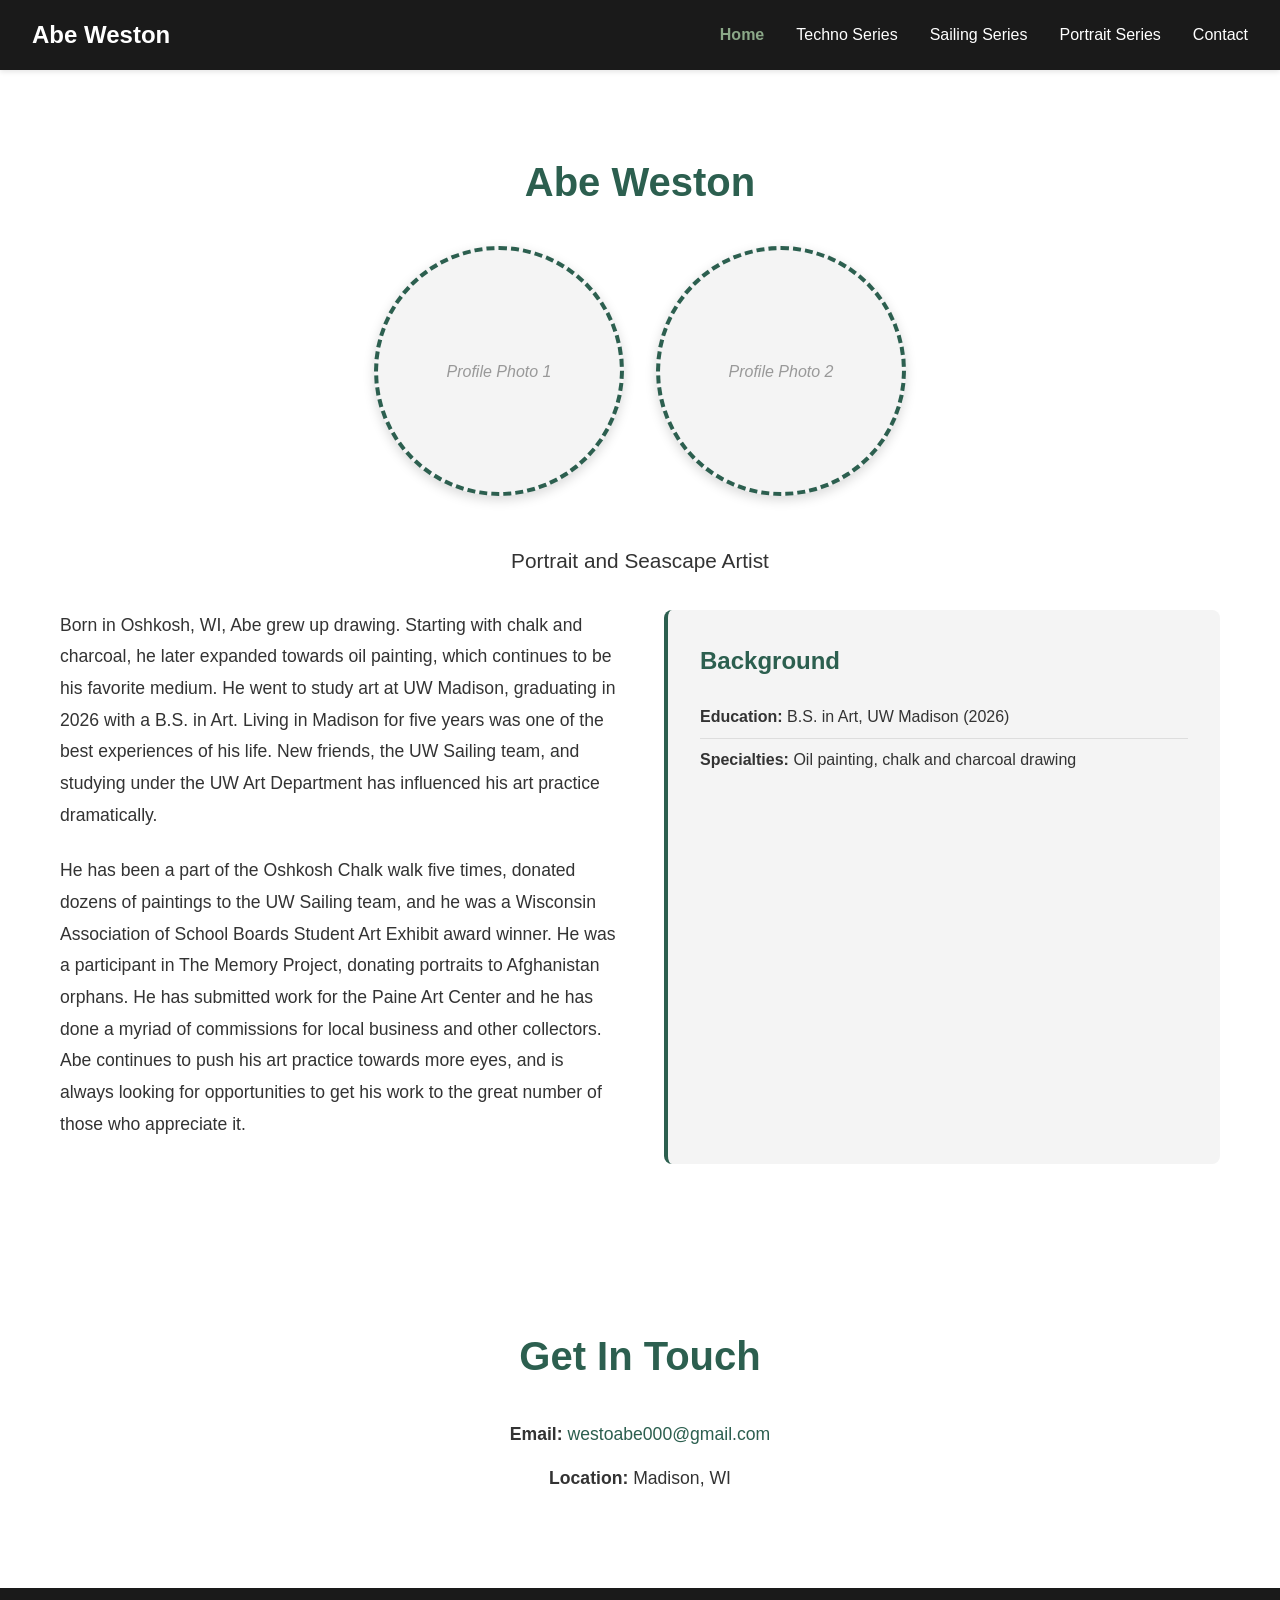
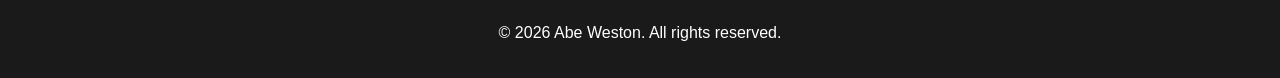
==== index.html @ 861d362c "website template creation + art metadata creation" ====
<!DOCTYPE html>
<html lang="en">
<head>
    <meta charset="UTF-8">
    <meta name="viewport" content="width=device-width, initial-scale=1.0">
    <title>Abe Weston - Portrait and Seascape Artist</title>
    <link rel="stylesheet" href="styles.css">
</head>
<body>
    <nav class="navbar">
        <div class="container">
            <div class="nav-brand">Abe Weston</div>
            <ul class="nav-menu">
                <li><a href="#home">Home</a></li>
                <li><a href="content.html?tab=techno">Techno Series</a></li>
                <li><a href="content.html?tab=sailing">Sailing Series</a></li>
                <li><a href="content.html?tab=portraits">Portrait Series</a></li>
                <li><a href="#contact">Contact</a></li>
            </ul>
        </div>
    </nav>

    <section id="home" class="about">
        <div class="container">
            <h2>Abe Weston</h2>
            <div class="profile-images">
                <div class="profile-image placeholder">
                    <span class="placeholder-text">Profile Photo 1</span>
                </div>
                <div class="profile-image placeholder">
                    <span class="placeholder-text">Profile Photo 2</span>
                </div>
            </div>
            <p class="tagline">Portrait and Seascape Artist</p>
            <div class="about-content">
                <div class="about-text">
                    <p>
                        Born in Oshkosh, WI, Abe grew up drawing. Starting with chalk and charcoal, he later
                        expanded towards oil painting, which continues to be his favorite medium.
                    </p>
                </div>
                <div class="about-highlights">
                    <h3>Background</h3>
                    <ul>
                        <li><strong>Education:</strong> B.S. in Art, UW Madison (2026)</li>
                        <li><strong>Specialties:</strong> Oil painting, chalk and charcoal drawing</li>
                    </ul>
                </div>
            </div>
        </div>
    </section>

    <section id="contact" class="contact">
        <div class="container">
            <h2>Get In Touch</h2>
            <div class="contact-info">
                <p>
                    <strong>Email:</strong> <a href="mailto:westoabe000@gmail.com">westoabe000@gmail.com</a>
                </p>
                <p>
                    <strong>Location:</strong> Madison, WI
                </p>
            </div>
        </div>
    </section>

    <footer>
        <div class="container">
            <p>&copy; 2026 <a href="admin.html" class="footer-name" style="color: inherit; text-decoration: none; cursor: default;">Abe Weston</a>. All rights reserved.</p>
        </div>
    </footer>

    <script src="navigation.js"></script>
    <script src="home.js"></script>
</body>
</html>
---- styles.css ----
/* Reset and Base Styles */
* {
    margin: 0;
    padding: 0;
    box-sizing: border-box;
}

:root {
    --primary-color: #2c5f4f;
    --secondary-color: #4a7c6b;
    --accent-color: #8ba888;
    --dark-color: #1a1a1a;
    --light-color: #f4f4f4;
    --text-color: #333;
    --white: #ffffff;
}

body {
    font-family: -apple-system, BlinkMacSystemFont, 'Segoe UI', Roboto, Oxygen, Ubuntu, Cantarell, sans-serif;
    line-height: 1.6;
    color: var(--text-color);
}

.container {
    max-width: 1200px;
    margin: 0 auto;
    padding: 0 20px;
}

/* Navigation */
.navbar {
    background-color: var(--dark-color);
    color: var(--white);
    padding: 1rem 0;
    position: sticky;
    top: 0;
    z-index: 100;
    box-shadow: 0 2px 5px rgba(0,0,0,0.1);
}

.navbar .container {
    display: flex;
    justify-content: space-between;
    align-items: center;
    max-width: 100%;
    padding: 0 2rem;
}

.nav-brand {
    font-size: 1.5rem;
    font-weight: bold;
    margin: 0;
    padding: 0;
}

.nav-menu {
    display: flex;
    list-style: none;
    gap: 2rem;
    margin: 0;
    padding: 0;
}

.nav-menu a {
    color: var(--white);
    text-decoration: none;
    transition: color 0.3s ease;
}

.nav-menu a:hover {
    color: var(--accent-color);
}

.nav-menu a.active {
    color: var(--accent-color);
    font-weight: 600;
}

/* Subtype Navigation */
.subtype-nav {
    background-color: var(--primary-color);
    padding: 0.75rem 0;
    box-shadow: 0 2px 5px rgba(0,0,0,0.1);
    position: sticky;
    top: 57px; /* Height of main navbar */
    z-index: 99;
}

.subtype-nav .container {
    max-width: 100%;
    padding: 0 2rem;
}

.subtype-list {
    display: flex;
    list-style: none;
    gap: 1.5rem;
    overflow-x: auto;
    padding: 0;
    margin: 0;
}

.subtype-list li {
    white-space: nowrap;
}

.subtype-list a {
    color: rgba(255, 255, 255, 0.8);
    text-decoration: none;
    padding: 0.5rem 1rem;
    border-radius: 4px;
    transition: all 0.3s ease;
    display: inline-block;
}

.subtype-list a:hover {
    background-color: rgba(255, 255, 255, 0.1);
    color: var(--white);
}

.subtype-list a.active {
    background-color: var(--white);
    color: var(--primary-color);
    font-weight: 600;
}

/* Hero Section */
.hero {
    background: linear-gradient(135deg, var(--primary-color) 0%, var(--secondary-color) 100%);
    color: var(--white);
    padding: 8rem 0;
    text-align: center;
}

.hero h1 {
    font-size: 3.5rem;
    margin-bottom: 1rem;
}

.tagline {
    font-size: 1.3rem;
    margin-bottom: 2rem;
    font-weight: 300;
    text-align: center;
    color: var(--text-color);
}

.subtitle {
    font-size: 1.1rem;
    opacity: 0.9;
    font-style: italic;
}

/* About Section */
.about {
    padding: 5rem 0;
    background-color: var(--white);
}

.about h2 {
    font-size: 2.5rem;
    margin-bottom: 2rem;
    color: var(--primary-color);
    text-align: center;
}

.profile-images {
    display: flex;
    justify-content: center;
    gap: 2rem;
    margin: 2rem 0 3rem;
}

.profile-image {
    width: 250px;
    height: 250px;
    border-radius: 50%;
    overflow: hidden;
    box-shadow: 0 4px 12px rgba(0,0,0,0.15);
    border: 4px solid var(--primary-color);
}

.profile-image img {
    width: 100%;
    height: 100%;
    object-fit: cover;
}

.profile-image.placeholder {
    background-color: var(--light-color);
    display: flex;
    align-items: center;
    justify-content: center;
    border-style: dashed;
}

.placeholder-text {
    color: #999;
    font-style: italic;
    text-align: center;
}

.about-content {
    display: grid;
    grid-template-columns: 1fr 1fr;
    gap: 3rem;
    margin-top: 2rem;
}

.about-text p {
    margin-bottom: 1.5rem;
    font-size: 1.1rem;
    line-height: 1.8;
}

.about-highlights {
    background-color: var(--light-color);
    padding: 2rem;
    border-radius: 8px;
    border-left: 4px solid var(--primary-color);
}

.about-highlights h3 {
    color: var(--primary-color);
    margin-bottom: 1rem;
    font-size: 1.5rem;
}

.about-highlights ul {
    list-style: none;
}

.about-highlights li {
    padding: 0.5rem 0;
    border-bottom: 1px solid #ddd;
}

.about-highlights li:last-child {
    border-bottom: none;
}

/* Adventures Section */
.adventures {
    padding: 2rem 0 5rem 0;
    background-color: var(--light-color);
}

.adventures h2 {
    font-size: 2.5rem;
    margin-bottom: 1rem;
    color: var(--primary-color);
    text-align: center;
}

.section-intro {
    text-align: center;
    font-size: 1.1rem;
    max-width: 800px;
    margin: 0 auto 3rem;
    color: #666;
    white-space: pre-line; /* keep paragraph breaks from the tab description */
}

/* Tab cover artwork (artwork tabs) */
.page-cover {
    max-width: 800px;
    margin: 0 auto 2rem;
}

.page-cover img {
    display: block;
    width: 100%;
    max-height: 70vh;
    object-fit: contain;
    border-radius: 8px;
}

/* Artwork cards and modal */
.artwork-card .artwork-image {
    object-fit: contain;
    background-color: var(--light-color);
}

.adventure-card-content {
    padding: 1rem 1.5rem 1.5rem 1.5rem;
}

.adventure-card-title {
    color: var(--primary-color);
    margin-bottom: 0.25rem;
    font-size: 1.3rem;
}

.adventure-card-date {
    color: #888;
    font-size: 0.85rem;
}

.artwork-details {
    color: #666;
    font-size: 0.95rem;
}

.artwork-sold-badge {
    display: inline-block;
    vertical-align: middle;
    background-color: #b23a3a;
    color: var(--white);
    padding: 0.15rem 0.6rem;
    border-radius: 12px;
    font-size: 0.7rem;
    font-weight: 600;
    text-transform: uppercase;
    letter-spacing: 0.5px;
    margin-left: 0.5rem;
}

.artwork-status {
    margin-bottom: 1rem;
    color: var(--text-color);
}

.artwork-status .artwork-sold-badge {
    margin-left: 0;
}

.artwork-modal-image {
    max-height: 75vh;
}

/* Admin: artwork image preview */
.artwork-image-preview img {
    display: block;
    max-width: 100%;
    max-height: 320px;
    margin-bottom: 0.5rem;
    border-radius: 4px;
}

.artwork-image-caption {
    font-size: 0.85rem;
    color: #666;
    margin-bottom: 0.75rem;
}

/* Generic content grid - works for all tabs */
.content-grid,
.adventures-grid {
    display: grid;
    grid-template-columns: repeat(2, 1fr);
    gap: 2rem;
    margin-top: 2rem;
}

/* Generic content card - works for all tabs */
.content-card,
.adventure-card {
    background-color: var(--white);
    border-radius: 8px;
    overflow: hidden;
    box-shadow: 0 4px 6px rgba(0,0,0,0.1);
    transition: transform 0.3s ease, box-shadow 0.3s ease;
    cursor: pointer;
}

.content-card:hover,
.adventure-card:hover {
    transform: translateY(-5px);
    box-shadow: 0 8px 12px rgba(0,0,0,0.15);
}

.adventure-cover-photo {
    width: 100%;
    height: 500px;
    object-fit: cover;
}

.adventure-map {
    width: 100%;
    height: 500px;
}

.adventure-placeholder {
    width: 100%;
    height: 500px;
    background: linear-gradient(135deg, var(--primary-color) 0%, var(--secondary-color) 100%);
    display: flex;
    align-items: center;
    justify-content: center;
    color: white;
    font-size: 1.2rem;
    opacity: 0.6;
}

.card-content {
    padding: 1rem 1.5rem 1.5rem 1.5rem;
}

.adventure-category-badges {
    display: flex;
    flex-wrap: wrap;
    gap: 0.5rem;
    margin-bottom: 0.5rem;
}

.adventure-category-badge {
    display: inline-block;
    background-color: var(--accent-color);
    color: white;
    padding: 0.25rem 0.75rem;
    border-radius: 12px;
    font-size: 0.75rem;
    font-weight: 600;
    text-transform: uppercase;
    letter-spacing: 0.5px;
    margin-bottom: 0.5rem;
}

.card-content h3 {
    color: var(--primary-color);
    margin-bottom: 0.25rem;
    font-size: 1.3rem;
}

.adventure-date {
    color: #888;
    font-size: 0.85rem;
    margin-bottom: 0;
}

.adventure-description {
    color: #666;
    line-height: 1.6;
    margin-bottom: 1rem;
}

.adventure-stats {
    display: flex;
    gap: 1rem;
    margin-top: 1rem;
    padding-top: 1rem;
    border-top: 1px solid #eee;
    font-size: 0.9rem;
    color: #666;
}

.stat-item {
    display: flex;
    align-items: center;
    gap: 0.25rem;
}

.loading-message {
    grid-column: 1 / -1;
    text-align: center;
    padding: 3rem;
    color: #666;
    font-style: italic;
}

.no-adventures {
    grid-column: 1 / -1;
    text-align: center;
    padding: 3rem;
    color: #666;
}

/* Adventure Detail Modal */
.adventure-modal {
    display: none;
    position: fixed;
    top: 0;
    left: 0;
    width: 100%;
    height: 100%;
    background-color: rgba(0, 0, 0, 0.8);
    z-index: 1000;
    overflow-y: auto;
}

.adventure-modal.active {
    display: flex;
    align-items: center;
    justify-content: center;
    padding: 2rem;
}

.modal-content {
    background-color: var(--white);
    border-radius: 8px;
    max-width: 900px;
    width: 100%;
    max-height: 90vh;
    overflow-y: auto;
    position: relative;
}

.modal-close {
    position: absolute;
    top: 1rem;
    right: 1rem;
    background-color: var(--white);
    border: none;
    font-size: 2rem;
    cursor: pointer;
    width: 40px;
    height: 40px;
    border-radius: 50%;
    display: flex;
    align-items: center;
    justify-content: center;
    z-index: 10;
    box-shadow: 0 2px 8px rgba(0,0,0,0.2);
}

.modal-close:hover {
    background-color: var(--light-color);
}

.modal-header-image {
    width: 100%;
    height: auto;
    max-height: 600px;
    object-fit: contain;
    background-color: #000;
}

.modal-body {
    padding: 2rem;
}

.modal-title {
    font-size: 2rem;
    color: var(--primary-color);
    margin-bottom: 0.5rem;
}

.modal-date {
    color: #888;
    margin-bottom: 1rem;
}

.modal-description {
    line-height: 1.8;
    margin-bottom: 2rem;
    color: var(--text-color);
}

.modal-map {
    width: 100%;
    height: 400px;
    margin-bottom: 2rem;
    border-radius: 8px;
    overflow: hidden;
    position: relative;
}

.modal-youtube {
    margin: 2rem 0;
}

.modal-youtube h3 {
    color: var(--primary-color);
    margin-bottom: 1rem;
}

.modal-youtube a {
    display: block;
    position: relative;
    border-radius: 8px;
    overflow: hidden;
    transition: transform 0.3s ease, box-shadow 0.3s ease;
}

.modal-youtube a:hover {
    transform: scale(1.02);
    box-shadow: 0 4px 12px rgba(0, 0, 0, 0.2);
}

.youtube-thumbnail {
    width: 100%;
    height: auto;
    display: block;
}

.youtube-play-button {
    position: absolute;
    top: 50%;
    left: 50%;
    transform: translate(-50%, -50%);
    width: 68px;
    height: 48px;
    background-color: rgba(255, 0, 0, 0.8);
    border-radius: 12px;
    cursor: pointer;
    transition: background-color 0.3s ease;
}

.youtube-play-button::before {
    content: '';
    position: absolute;
    top: 50%;
    left: 50%;
    transform: translate(-40%, -50%);
    width: 0;
    height: 0;
    border-style: solid;
    border-width: 10px 0 10px 20px;
    border-color: transparent transparent transparent white;
}

.modal-youtube a:hover .youtube-play-button {
    background-color: rgba(255, 0, 0, 1);
}

.custom-gpx-marker {
    background: none;
    border: none;
    font-size: 24px;
    text-align: center;
    line-height: 30px;
}

.map-download-footer {
    position: absolute;
    bottom: 10px;
    left: 50%;
    transform: translateX(-50%);
    background-color: rgba(255, 255, 255, 0.95);
    padding: 0.5rem 1rem;
    border-radius: 20px;
    box-shadow: 0 2px 8px rgba(0, 0, 0, 0.2);
    display: flex;
    align-items: center;
    gap: 0.75rem;
    z-index: 1000;
}

.map-download-label {
    font-size: 0.85rem;
    color: #666;
    font-weight: 500;
}

.map-download-btn {
    background-color: var(--primary-color);
    color: var(--white);
    border: none;
    padding: 0.4rem 0.8rem;
    border-radius: 12px;
    cursor: pointer;
    font-size: 0.85rem;
    transition: background-color 0.3s ease;
}

.map-download-btn:hover {
    background-color: var(--secondary-color);
}

.modal-photos {
    display: grid;
    grid-template-columns: repeat(auto-fill, minmax(200px, 1fr));
    gap: 1rem;
    margin-top: 2rem;
}

.modal-photos h3 {
    grid-column: 1 / -1;
    color: var(--primary-color);
    margin-bottom: 0.5rem;
}

.modal-photo {
    width: 100%;
    height: 200px;
    object-fit: cover;
    border-radius: 8px;
    cursor: pointer;
    transition: transform 0.3s ease;
}

.modal-photo:hover {
    transform: scale(1.05);
}

/* Lightbox for full-size image viewing */
.lightbox {
    display: none;
    position: fixed;
    top: 0;
    left: 0;
    width: 100%;
    height: 100%;
    background-color: rgba(0, 0, 0, 0.95);
    z-index: 10000;
    align-items: center;
    justify-content: center;
}

.lightbox.active {
    display: flex;
}

.lightbox-content {
    position: relative;
    max-width: 90vw;
    max-height: 90vh;
    display: flex;
    align-items: center;
    justify-content: center;
}

.lightbox-image {
    max-width: 100%;
    max-height: 90vh;
    object-fit: contain;
}

.lightbox-close {
    position: absolute;
    top: 20px;
    right: 20px;
    background-color: rgba(255, 255, 255, 0.9);
    border: none;
    font-size: 2rem;
    cursor: pointer;
    width: 50px;
    height: 50px;
    border-radius: 50%;
    display: flex;
    align-items: center;
    justify-content: center;
    z-index: 10001;
    color: #333;
}

.lightbox-close:hover {
    background-color: white;
}

.lightbox-nav {
    position: absolute;
    top: 50%;
    transform: translateY(-50%);
    background-color: rgba(255, 255, 255, 0.9);
    border: none;
    font-size: 2rem;
    cursor: pointer;
    width: 50px;
    height: 50px;
    border-radius: 50%;
    display: flex;
    align-items: center;
    justify-content: center;
    color: #333;
    z-index: 10001;
}

.lightbox-nav:hover {
    background-color: white;
}

.lightbox-nav.prev {
    left: 20px;
}

.lightbox-nav.next {
    right: 20px;
}

.lightbox-counter {
    position: absolute;
    bottom: 20px;
    left: 50%;
    transform: translateX(-50%);
    background-color: rgba(255, 255, 255, 0.9);
    padding: 0.5rem 1rem;
    border-radius: 20px;
    font-size: 0.9rem;
    color: #333;
}

/* Contact Section */
.contact {
    padding: 5rem 0;
    background-color: var(--white);
}

.contact h2 {
    font-size: 2.5rem;
    margin-bottom: 2rem;
    color: var(--primary-color);
    text-align: center;
}

.contact-info {
    max-width: 600px;
    margin: 0 auto;
    text-align: center;
}

.contact-info p {
    font-size: 1.1rem;
    margin: 1rem 0;
}

.contact-info a {
    color: var(--primary-color);
    text-decoration: none;
    font-weight: 500;
}

.contact-info a:hover {
    color: var(--secondary-color);
    text-decoration: underline;
}

/* Footer */
footer {
    background-color: var(--dark-color);
    color: var(--white);
    text-align: center;
    padding: 2rem 0;
}

/* Responsive Design */
@media (max-width: 768px) {
    .nav-menu {
        gap: 1rem;
        font-size: 0.9rem;
    }

    .hero h1 {
        font-size: 2.5rem;
    }

    .tagline {
        font-size: 1.2rem;
    }

    .profile-images {
        flex-direction: column;
        align-items: center;
        gap: 1.5rem;
    }

    .profile-image {
        width: 200px;
        height: 200px;
    }

    .about-content {
        grid-template-columns: 1fr;
        gap: 2rem;
    }

    .adventures-grid {
        grid-template-columns: 1fr;
    }

    section {
        padding: 3rem 0;
    }
}

@media (max-width: 480px) {
    .hero {
        padding: 5rem 0;
    }

    .hero h1 {
        font-size: 2rem;
    }

    .nav-menu {
        flex-wrap: wrap;
        justify-content: center;
        gap: 0.5rem;
    }

    .profile-image {
        width: 180px;
        height: 180px;
    }
}

/* Home Page Photo Grid - Admin Interface */
.photo-grid {
    display: grid;
    grid-template-columns: repeat(auto-fill, minmax(250px, 1fr));
    gap: 2rem;
    margin-top: 1rem;
    margin-bottom: 1rem;
}

.photo-item {
    position: relative;
    border: 3px solid transparent;
    border-radius: 8px;
    overflow: hidden;
    transition: all 0.3s ease;
    background: white;
    box-shadow: 0 2px 4px rgba(0,0,0,0.1);
    cursor: pointer;
    height: 250px;
    width: 100%;
    min-width: 0;
}

.photo-item:hover {
    box-shadow: 0 4px 12px rgba(0,0,0,0.2);
    transform: translateY(-2px);
}

.photo-item.selected {
    border-color: var(--primary-color);
    box-shadow: 0 0 0 3px rgba(44, 95, 79, 0.3);
}

.photo-item img {
    width: 100%;
    height: 100%;
    object-fit: cover;
    display: block;
}

.photo-item .remove-btn {
    position: absolute;
    top: 5px;
    right: 5px;
    background-color: rgba(255, 0, 0, 0.9);
    color: white;
    border: none;
    border-radius: 50%;
    width: 28px;
    height: 28px;
    cursor: pointer;
    font-size: 18px;
    line-height: 1;
    z-index: 10;
    display: flex;
    align-items: center;
    justify-content: center;
}

.photo-item .remove-btn:hover {
    background-color: rgba(255, 0, 0, 1);
}

.photo-item .selected-badge {
    position: absolute;
    bottom: 5px;
    left: 5px;
    background-color: #4CAF50;
    color: white;
    padding: 0.25rem 0.5rem;
    border-radius: 4px;
    font-size: 0.75rem;
    font-weight: bold;
    z-index: 10;
}
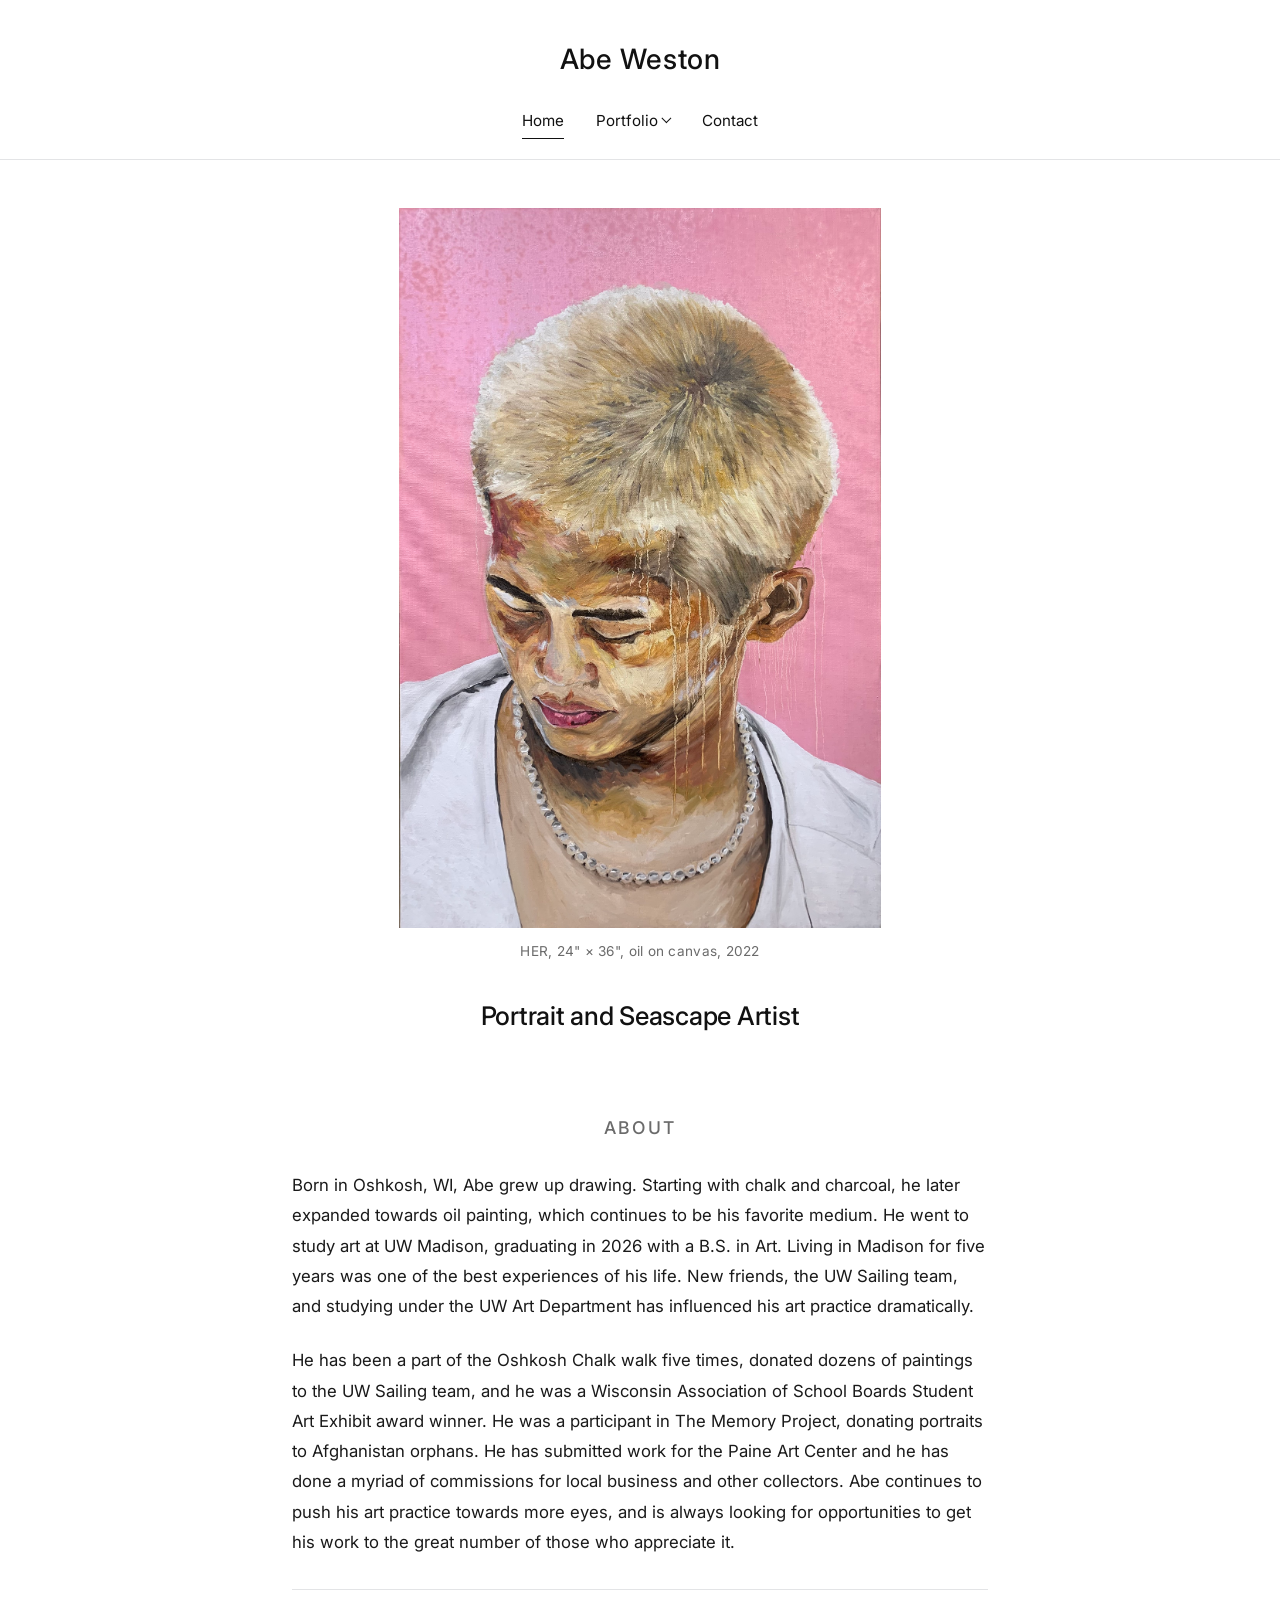
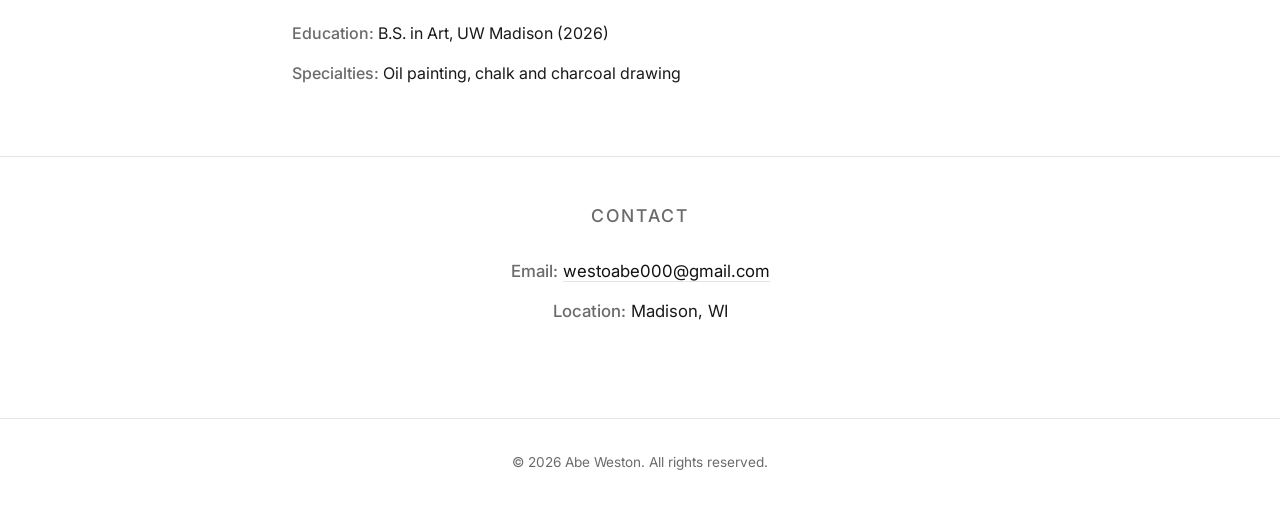
==== commit 824869b7: "Style re-factor" ====
--- a/index.html
+++ b/index.html
@@ -4,13 +4,17 @@
     <meta charset="UTF-8">
     <meta name="viewport" content="width=device-width, initial-scale=1.0">
     <title>Abe Weston - Portrait and Seascape Artist</title>
+    <link rel="preconnect" href="https://fonts.googleapis.com">
+    <link rel="preconnect" href="https://fonts.gstatic.com" crossorigin>
+    <link href="https://fonts.googleapis.com/css2?family=Inter:wght@300;400;500;600&display=swap" rel="stylesheet">
     <link rel="stylesheet" href="styles.css">
 </head>
 <body>
-    <nav class="navbar">
+    <header class="navbar">
         <div class="container">
-            <div class="nav-brand">Abe Weston</div>
-            <ul class="nav-menu">
+            <a href="index.html" class="nav-brand">Abe Weston</a>
+            <button type="button" class="nav-toggle" aria-expanded="false" aria-controls="nav-menu">Menu</button>
+            <ul class="nav-menu" id="nav-menu">
                 <li><a href="#home">Home</a></li>
                 <li><a href="content.html?tab=techno">Techno Series</a></li>
                 <li><a href="content.html?tab=sailing">Sailing Series</a></li>
@@ -18,51 +22,57 @@
                 <li><a href="#contact">Contact</a></li>
             </ul>
         </div>
-    </nav>
+    </header>
 
-    <section id="home" class="about">
-        <div class="container">
-            <h2>Abe Weston</h2>
-            <div class="profile-images">
-                <div class="profile-image placeholder">
-                    <span class="placeholder-text">Profile Photo 1</span>
+    <main>
+        <section id="home" class="home-hero">
+            <div class="container">
+                <figure class="hero-artwork" id="hero-artwork" style="display: none;">
+                    <img src="" alt="">
+                    <figcaption></figcaption>
+                </figure>
+                <p class="tagline">Portrait and Seascape Artist</p>
+            </div>
+        </section>
+
+        <section id="about" class="about">
+            <div class="container narrow">
+                <h2>About</h2>
+                <div class="profile-images" style="display: none;">
+                    <div class="profile-image placeholder"></div>
+                    <div class="profile-image placeholder"></div>
                 </div>
-                <div class="profile-image placeholder">
-                    <span class="placeholder-text">Profile Photo 2</span>
+                <div class="about-content">
+                    <div class="about-text">
+                        <p>
+                            Born in Oshkosh, WI, Abe grew up drawing. Starting with chalk and charcoal, he later
+                            expanded towards oil painting, which continues to be his favorite medium.
+                        </p>
+                    </div>
+                    <div class="about-highlights">
+                        <ul>
+                            <li><strong>Education:</strong> B.S. in Art, UW Madison (2026)</li>
+                            <li><strong>Specialties:</strong> Oil painting, chalk and charcoal drawing</li>
+                        </ul>
+                    </div>
                 </div>
             </div>
-            <p class="tagline">Portrait and Seascape Artist</p>
-            <div class="about-content">
-                <div class="about-text">
+        </section>
+
+        <section id="contact" class="contact">
+            <div class="container narrow">
+                <h2>Contact</h2>
+                <div class="contact-info">
                     <p>
-                        Born in Oshkosh, WI, Abe grew up drawing. Starting with chalk and charcoal, he later
-                        expanded towards oil painting, which continues to be his favorite medium.
+                        <strong>Email:</strong> <a href="mailto:westoabe000@gmail.com">westoabe000@gmail.com</a>
+                    </p>
+                    <p>
+                        <strong>Location:</strong> Madison, WI
                     </p>
                 </div>
-                <div class="about-highlights">
-                    <h3>Background</h3>
-                    <ul>
-                        <li><strong>Education:</strong> B.S. in Art, UW Madison (2026)</li>
-                        <li><strong>Specialties:</strong> Oil painting, chalk and charcoal drawing</li>
-                    </ul>
-                </div>
             </div>
-        </div>
-    </section>
-
-    <section id="contact" class="contact">
-        <div class="container">
-            <h2>Get In Touch</h2>
-            <div class="contact-info">
-                <p>
-                    <strong>Email:</strong> <a href="mailto:westoabe000@gmail.com">westoabe000@gmail.com</a>
-                </p>
-                <p>
-                    <strong>Location:</strong> Madison, WI
-                </p>
-            </div>
-        </div>
-    </section>
+        </section>
+    </main>
 
     <footer>
         <div class="container">
--- a/styles.css
+++ b/styles.css
@@ -1,3 +1,9 @@
+/* ==========================================================================
+   Abe Weston — site styles
+   Minimal black-on-white gallery look (modelled on the Squarespace original):
+   centered site title, centered nav with a dropdown folder, airy grids.
+   ========================================================================== */
+
 /* Reset and Base Styles */
 * {
     margin: 0;
@@ -6,95 +12,219 @@
 }
 
 :root {
-    --primary-color: #2c5f4f;
-    --secondary-color: #4a7c6b;
-    --accent-color: #8ba888;
-    --dark-color: #1a1a1a;
-    --light-color: #f4f4f4;
-    --text-color: #333;
+    /* Palette: near-black on white with warm/cool greys (matches the live site's accents) */
+    --black: #000000;
+    --ink: #111111;
+    --text-color: #1a1a1a;
+    --muted: #6b6b6b;
+    --rule: #e3e4e6;          /* light accent */
+    --soft: #f6f6f6;
+    --accent: #a6a4a0;        /* warm grey accent */
+    --dark-accent: #383839;
     --white: #ffffff;
+
+    /* Legacy variable names used by shared framework rules */
+    --primary-color: var(--ink);
+    --secondary-color: var(--dark-accent);
+    --accent-color: var(--accent);
+    --dark-color: var(--ink);
+    --light-color: var(--soft);
+
+    --font: 'Inter', 'Aktiv Grotesk', 'Helvetica Neue', Helvetica, Arial, sans-serif;
+    --nav-height: 64px;
+}
+
+html {
+    -webkit-font-smoothing: antialiased;
 }
 
 body {
-    font-family: -apple-system, BlinkMacSystemFont, 'Segoe UI', Roboto, Oxygen, Ubuntu, Cantarell, sans-serif;
-    line-height: 1.6;
+    font-family: var(--font);
+    font-weight: 400;
+    line-height: 1.65;
     color: var(--text-color);
+    background-color: var(--white);
+}
+
+img {
+    max-width: 100%;
+}
+
+a {
+    color: inherit;
 }
 
 .container {
-    max-width: 1200px;
+    max-width: 1280px;
     margin: 0 auto;
-    padding: 0 20px;
-}
-
-/* Navigation */
+    padding: 0 2rem;
+}
+
+.container.narrow {
+    max-width: 760px;
+}
+
+h1, h2, h3 {
+    font-weight: 500;
+    letter-spacing: -0.01em;
+    line-height: 1.2;
+    color: var(--ink);
+}
+
+/* --------------------------------------------------------------------------
+   Header: centered title, centered nav underneath
+   -------------------------------------------------------------------------- */
 .navbar {
-    background-color: var(--dark-color);
-    color: var(--white);
-    padding: 1rem 0;
-    position: sticky;
-    top: 0;
+    background-color: var(--white);
+    color: var(--ink);
+    padding: 2.25rem 0 1.25rem;
+    position: relative;
     z-index: 100;
-    box-shadow: 0 2px 5px rgba(0,0,0,0.1);
+    border-bottom: 1px solid var(--rule);
 }
 
 .navbar .container {
     display: flex;
-    justify-content: space-between;
+    flex-direction: column;
     align-items: center;
+    gap: 1.25rem;
     max-width: 100%;
-    padding: 0 2rem;
 }
 
 .nav-brand {
-    font-size: 1.5rem;
-    font-weight: bold;
+    font-size: 1.75rem;
+    font-weight: 500;
+    letter-spacing: 0.02em;
+    text-decoration: none;
+    color: var(--ink);
     margin: 0;
     padding: 0;
 }
 
+.nav-toggle {
+    display: none;
+    background: none;
+    border: 1px solid var(--rule);
+    border-radius: 999px;
+    padding: 0.4rem 1rem;
+    font: inherit;
+    font-size: 0.85rem;
+    letter-spacing: 0.08em;
+    text-transform: uppercase;
+    cursor: pointer;
+    color: var(--ink);
+}
+
 .nav-menu {
     display: flex;
+    flex-wrap: wrap;
+    justify-content: center;
     list-style: none;
-    gap: 2rem;
+    gap: 0.25rem 2rem;
     margin: 0;
     padding: 0;
-}
-
-.nav-menu a {
-    color: var(--white);
+    font-size: 0.95rem;
+}
+
+.nav-menu > li {
+    position: relative;
+}
+
+.nav-menu a,
+.nav-folder-title {
+    display: inline-flex;
+    align-items: center;
+    gap: 0.35rem;
+    color: var(--ink);
     text-decoration: none;
-    transition: color 0.3s ease;
-}
-
-.nav-menu a:hover {
-    color: var(--accent-color);
-}
-
-.nav-menu a.active {
-    color: var(--accent-color);
-    font-weight: 600;
-}
-
-/* Subtype Navigation */
+    padding: 0.35rem 0;
+    border-bottom: 1px solid transparent;
+    transition: color 0.2s ease, border-color 0.2s ease;
+    background: none;
+    border-top: none;
+    border-left: none;
+    border-right: none;
+    font: inherit;
+    cursor: pointer;
+}
+
+.nav-menu a:hover,
+.nav-folder-title:hover,
+.nav-folder.open > .nav-folder-title {
+    color: var(--muted);
+}
+
+.nav-menu a.active,
+.nav-folder-title.active {
+    border-bottom-color: var(--ink);
+}
+
+/* Dropdown folder (e.g. Portfolio) */
+.nav-folder-caret {
+    width: 0.45em;
+    height: 0.45em;
+    border-right: 1.5px solid currentColor;
+    border-bottom: 1.5px solid currentColor;
+    transform: translateY(-0.15em) rotate(45deg);
+    transition: transform 0.2s ease;
+}
+
+.nav-folder.open > .nav-folder-title .nav-folder-caret {
+    transform: translateY(0.1em) rotate(225deg);
+}
+
+.nav-folder-content {
+    display: none;
+    position: absolute;
+    top: 100%;
+    left: 50%;
+    transform: translateX(-50%);
+    min-width: 200px;
+    list-style: none;
+    margin: 0;
+    padding: 0.5rem 0;
+    background-color: var(--white);
+    border: 1px solid var(--rule);
+    box-shadow: 0 10px 30px rgba(0, 0, 0, 0.08);
+    z-index: 110;
+}
+
+.nav-folder.open > .nav-folder-content {
+    display: block;
+}
+
+.nav-folder-content li a {
+    display: block;
+    padding: 0.5rem 1.25rem;
+    white-space: nowrap;
+    border-bottom: none;
+}
+
+.nav-folder-content li a:hover {
+    background-color: var(--soft);
+    color: var(--ink);
+}
+
+.nav-folder-content li a.active {
+    font-weight: 500;
+}
+
+/* Subtype Navigation (adventure-style tabs) */
 .subtype-nav {
-    background-color: var(--primary-color);
-    padding: 0.75rem 0;
-    box-shadow: 0 2px 5px rgba(0,0,0,0.1);
-    position: sticky;
-    top: 57px; /* Height of main navbar */
-    z-index: 99;
+    background-color: var(--white);
+    border-bottom: 1px solid var(--rule);
+    padding: 0.5rem 0;
 }
 
 .subtype-nav .container {
     max-width: 100%;
-    padding: 0 2rem;
 }
 
 .subtype-list {
     display: flex;
+    justify-content: center;
     list-style: none;
-    gap: 1.5rem;
+    gap: 0.5rem;
     overflow-x: auto;
     padding: 0;
     margin: 0;
@@ -105,79 +235,97 @@
 }
 
 .subtype-list a {
-    color: rgba(255, 255, 255, 0.8);
+    color: var(--muted);
     text-decoration: none;
-    padding: 0.5rem 1rem;
-    border-radius: 4px;
-    transition: all 0.3s ease;
+    padding: 0.4rem 0.9rem;
+    border-radius: 999px;
+    font-size: 0.9rem;
+    transition: all 0.2s ease;
     display: inline-block;
 }
 
 .subtype-list a:hover {
-    background-color: rgba(255, 255, 255, 0.1);
+    color: var(--ink);
+    background-color: var(--soft);
+}
+
+.subtype-list a.active {
+    background-color: var(--ink);
     color: var(--white);
 }
 
-.subtype-list a.active {
-    background-color: var(--white);
-    color: var(--primary-color);
-    font-weight: 600;
-}
-
-/* Hero Section */
-.hero {
-    background: linear-gradient(135deg, var(--primary-color) 0%, var(--secondary-color) 100%);
-    color: var(--white);
-    padding: 8rem 0;
+/* --------------------------------------------------------------------------
+   Home
+   -------------------------------------------------------------------------- */
+.home-hero {
+    padding: 3rem 0 1rem;
     text-align: center;
 }
 
-.hero h1 {
-    font-size: 3.5rem;
-    margin-bottom: 1rem;
+.hero-artwork {
+    margin: 0 auto 2rem;
+    max-width: 900px;
+}
+
+.hero-artwork img {
+    display: block;
+    width: 100%;
+    max-height: 80vh;
+    object-fit: contain;
+    margin: 0 auto;
+}
+
+.hero-artwork figcaption {
+    margin-top: 0.75rem;
+    font-size: 0.85rem;
+    color: var(--muted);
+    letter-spacing: 0.02em;
 }
 
 .tagline {
-    font-size: 1.3rem;
-    margin-bottom: 2rem;
-    font-weight: 300;
+    font-size: 1.6rem;
+    font-weight: 500;
+    letter-spacing: -0.01em;
     text-align: center;
-    color: var(--text-color);
+    color: var(--ink);
+    margin: 0 0 1rem;
 }
 
 .subtitle {
     font-size: 1.1rem;
-    opacity: 0.9;
-    font-style: italic;
-}
-
-/* About Section */
+    color: var(--muted);
+}
+
+/* About */
 .about {
-    padding: 5rem 0;
+    padding: 3rem 0 4rem;
     background-color: var(--white);
 }
 
-.about h2 {
-    font-size: 2.5rem;
+.about h2,
+.contact h2 {
+    font-size: 1.1rem;
+    font-weight: 500;
+    letter-spacing: 0.12em;
+    text-transform: uppercase;
+    color: var(--muted);
+    text-align: center;
     margin-bottom: 2rem;
-    color: var(--primary-color);
-    text-align: center;
 }
 
 .profile-images {
     display: flex;
     justify-content: center;
     gap: 2rem;
-    margin: 2rem 0 3rem;
+    margin: 0 0 2.5rem;
 }
 
 .profile-image {
-    width: 250px;
-    height: 250px;
+    width: 200px;
+    height: 200px;
     border-radius: 50%;
     overflow: hidden;
-    box-shadow: 0 4px 12px rgba(0,0,0,0.15);
-    border: 4px solid var(--primary-color);
+    border: 1px solid var(--rule);
 }
 
 .profile-image img {
@@ -187,7 +335,7 @@
 }
 
 .profile-image.placeholder {
-    background-color: var(--light-color);
+    background-color: var(--soft);
     display: flex;
     align-items: center;
     justify-content: center;
@@ -201,29 +349,28 @@
 }
 
 .about-content {
-    display: grid;
-    grid-template-columns: 1fr 1fr;
-    gap: 3rem;
-    margin-top: 2rem;
+    display: block;
 }
 
 .about-text p {
     margin-bottom: 1.5rem;
-    font-size: 1.1rem;
+    font-size: 1.05rem;
     line-height: 1.8;
+    color: var(--text-color);
 }
 
 .about-highlights {
-    background-color: var(--light-color);
-    padding: 2rem;
-    border-radius: 8px;
-    border-left: 4px solid var(--primary-color);
+    margin-top: 2rem;
+    padding-top: 1.5rem;
+    border-top: 1px solid var(--rule);
 }
 
 .about-highlights h3 {
-    color: var(--primary-color);
-    margin-bottom: 1rem;
-    font-size: 1.5rem;
+    font-size: 0.85rem;
+    letter-spacing: 0.1em;
+    text-transform: uppercase;
+    color: var(--muted);
+    margin-bottom: 0.75rem;
 }
 
 .about-highlights ul {
@@ -231,87 +378,176 @@
 }
 
 .about-highlights li {
-    padding: 0.5rem 0;
-    border-bottom: 1px solid #ddd;
-}
-
-.about-highlights li:last-child {
-    border-bottom: none;
-}
-
-/* Adventures Section */
+    padding: 0.4rem 0;
+    color: var(--text-color);
+}
+
+.about-highlights li strong {
+    font-weight: 500;
+    color: var(--muted);
+}
+
+/* --------------------------------------------------------------------------
+   Content pages (series / tabs)
+   -------------------------------------------------------------------------- */
 .adventures {
-    padding: 2rem 0 5rem 0;
-    background-color: var(--light-color);
-}
-
-.adventures h2 {
-    font-size: 2.5rem;
-    margin-bottom: 1rem;
-    color: var(--primary-color);
+    padding: 2.5rem 0 5rem;
+    background-color: var(--white);
+}
+
+.page-heading {
+    font-size: 2rem;
     text-align: center;
+    margin: 0 0 1.25rem;
+}
+
+.page-heading:empty {
+    display: none;
 }
 
 .section-intro {
     text-align: center;
-    font-size: 1.1rem;
-    max-width: 800px;
+    font-size: 1rem;
+    max-width: 760px;
     margin: 0 auto 3rem;
-    color: #666;
+    color: var(--muted);
+    line-height: 1.8;
     white-space: pre-line; /* keep paragraph breaks from the tab description */
 }
 
-/* Tab cover artwork (artwork tabs) */
+.section-intro:empty {
+    display: none;
+}
+
+/* Tab cover artwork */
 .page-cover {
-    max-width: 800px;
+    max-width: 900px;
     margin: 0 auto 2rem;
 }
 
 .page-cover img {
     display: block;
     width: 100%;
-    max-height: 70vh;
+    max-height: 75vh;
     object-fit: contain;
-    border-radius: 8px;
-}
-
-/* Artwork cards and modal */
+}
+
+/* Grid */
+.content-grid,
+.adventures-grid {
+    display: grid;
+    grid-template-columns: repeat(3, 1fr);
+    gap: 3rem 2rem;
+    margin-top: 1rem;
+}
+
+/* Card: flat, image + caption, no chrome */
+.content-card,
+.adventure-card {
+    background-color: transparent;
+    border-radius: 0;
+    overflow: hidden;
+    box-shadow: none;
+    cursor: pointer;
+    text-align: center;
+}
+
+.adventure-card img,
+.adventure-card .adventure-placeholder,
+.adventure-card .adventure-map-preview {
+    transition: opacity 0.25s ease;
+}
+
+.adventure-card:hover img {
+    opacity: 0.85;
+}
+
+.adventure-cover-photo {
+    width: 100%;
+    aspect-ratio: 4 / 5;
+    height: auto;
+    object-fit: cover;
+    display: block;
+    background-color: var(--soft);
+}
+
+/* Artwork thumbnails are cropped to squares for an even grid; the full piece shows in the detail view */
 .artwork-card .artwork-image {
-    object-fit: contain;
-    background-color: var(--light-color);
-}
-
+    aspect-ratio: 1 / 1;
+    object-fit: cover;
+    object-position: center;
+    background-color: var(--soft);
+}
+
+.adventure-map,
+.adventure-map-preview {
+    width: 100%;
+    aspect-ratio: 4 / 5;
+    background-color: var(--soft);
+}
+
+.adventure-placeholder {
+    width: 100%;
+    aspect-ratio: 4 / 5;
+    background-color: var(--soft);
+    display: flex;
+    align-items: center;
+    justify-content: center;
+    color: var(--muted);
+    font-size: 1rem;
+}
+
+.card-content,
 .adventure-card-content {
-    padding: 1rem 1.5rem 1.5rem 1.5rem;
-}
-
+    padding: 1rem 0.25rem 0;
+}
+
+.card-content h3,
 .adventure-card-title {
-    color: var(--primary-color);
-    margin-bottom: 0.25rem;
-    font-size: 1.3rem;
-}
-
-.adventure-card-date {
-    color: #888;
+    font-size: 1rem;
+    font-weight: 500;
+    color: var(--ink);
+    margin-bottom: 0.2rem;
+}
+
+.adventure-date,
+.adventure-card-date,
+.artwork-details {
+    color: var(--muted);
     font-size: 0.85rem;
 }
 
-.artwork-details {
-    color: #666;
-    font-size: 0.95rem;
+.adventure-category-badges {
+    display: flex;
+    flex-wrap: wrap;
+    justify-content: center;
+    gap: 0.4rem;
+    margin-bottom: 0.5rem;
+}
+
+.adventure-category-badge {
+    display: inline-block;
+    border: 1px solid var(--rule);
+    color: var(--muted);
+    padding: 0.15rem 0.6rem;
+    border-radius: 999px;
+    font-size: 0.7rem;
+    font-weight: 500;
+    text-transform: uppercase;
+    letter-spacing: 0.06em;
 }
 
 .artwork-sold-badge {
     display: inline-block;
     vertical-align: middle;
-    background-color: #b23a3a;
-    color: var(--white);
-    padding: 0.15rem 0.6rem;
-    border-radius: 12px;
-    font-size: 0.7rem;
-    font-weight: 600;
+    border: 1px solid var(--ink);
+    color: var(--ink);
+    padding: 0.05rem 0.55rem;
+    border-radius: 999px;
+    font-size: 0.65rem;
+    font-weight: 500;
     text-transform: uppercase;
-    letter-spacing: 0.5px;
+    letter-spacing: 0.08em;
     margin-left: 0.5rem;
 }
 
@@ -324,112 +560,8 @@
     margin-left: 0;
 }
 
-.artwork-modal-image {
-    max-height: 75vh;
-}
-
-/* Admin: artwork image preview */
-.artwork-image-preview img {
-    display: block;
-    max-width: 100%;
-    max-height: 320px;
-    margin-bottom: 0.5rem;
-    border-radius: 4px;
-}
-
-.artwork-image-caption {
-    font-size: 0.85rem;
-    color: #666;
-    margin-bottom: 0.75rem;
-}
-
-/* Generic content grid - works for all tabs */
-.content-grid,
-.adventures-grid {
-    display: grid;
-    grid-template-columns: repeat(2, 1fr);
-    gap: 2rem;
-    margin-top: 2rem;
-}
-
-/* Generic content card - works for all tabs */
-.content-card,
-.adventure-card {
-    background-color: var(--white);
-    border-radius: 8px;
-    overflow: hidden;
-    box-shadow: 0 4px 6px rgba(0,0,0,0.1);
-    transition: transform 0.3s ease, box-shadow 0.3s ease;
-    cursor: pointer;
-}
-
-.content-card:hover,
-.adventure-card:hover {
-    transform: translateY(-5px);
-    box-shadow: 0 8px 12px rgba(0,0,0,0.15);
-}
-
-.adventure-cover-photo {
-    width: 100%;
-    height: 500px;
-    object-fit: cover;
-}
-
-.adventure-map {
-    width: 100%;
-    height: 500px;
-}
-
-.adventure-placeholder {
-    width: 100%;
-    height: 500px;
-    background: linear-gradient(135deg, var(--primary-color) 0%, var(--secondary-color) 100%);
-    display: flex;
-    align-items: center;
-    justify-content: center;
-    color: white;
-    font-size: 1.2rem;
-    opacity: 0.6;
-}
-
-.card-content {
-    padding: 1rem 1.5rem 1.5rem 1.5rem;
-}
-
-.adventure-category-badges {
-    display: flex;
-    flex-wrap: wrap;
-    gap: 0.5rem;
-    margin-bottom: 0.5rem;
-}
-
-.adventure-category-badge {
-    display: inline-block;
-    background-color: var(--accent-color);
-    color: white;
-    padding: 0.25rem 0.75rem;
-    border-radius: 12px;
-    font-size: 0.75rem;
-    font-weight: 600;
-    text-transform: uppercase;
-    letter-spacing: 0.5px;
-    margin-bottom: 0.5rem;
-}
-
-.card-content h3 {
-    color: var(--primary-color);
-    margin-bottom: 0.25rem;
-    font-size: 1.3rem;
-}
-
-.adventure-date {
-    color: #888;
-    font-size: 0.85rem;
-    margin-bottom: 0;
-}
-
 .adventure-description {
-    color: #666;
+    color: var(--muted);
     line-height: 1.6;
     margin-bottom: 1rem;
 }
@@ -439,9 +571,9 @@
     gap: 1rem;
     margin-top: 1rem;
     padding-top: 1rem;
-    border-top: 1px solid #eee;
+    border-top: 1px solid var(--rule);
     font-size: 0.9rem;
-    color: #666;
+    color: var(--muted);
 }
 
 .stat-item {
@@ -450,22 +582,19 @@
     gap: 0.25rem;
 }
 
-.loading-message {
+.loading-message,
+.no-adventures,
+.no-content,
+.error-message {
     grid-column: 1 / -1;
     text-align: center;
     padding: 3rem;
-    color: #666;
-    font-style: italic;
-}
-
-.no-adventures {
-    grid-column: 1 / -1;
-    text-align: center;
-    padding: 3rem;
-    color: #666;
-}
-
-/* Adventure Detail Modal */
+    color: var(--muted);
+}
+
+/* --------------------------------------------------------------------------
+   Detail modal
+   -------------------------------------------------------------------------- */
 .adventure-modal {
     display: none;
     position: fixed;
@@ -473,84 +602,89 @@
     left: 0;
     width: 100%;
     height: 100%;
-    background-color: rgba(0, 0, 0, 0.8);
+    background-color: rgba(255, 255, 255, 0.96);
     z-index: 1000;
     overflow-y: auto;
 }
 
 .adventure-modal.active {
     display: flex;
-    align-items: center;
+    align-items: flex-start;
     justify-content: center;
-    padding: 2rem;
+    padding: 3rem 1.5rem;
+}
+
+.modal-overlay {
+    position: fixed;
+    inset: 0;
 }
 
 .modal-content {
     background-color: var(--white);
-    border-radius: 8px;
-    max-width: 900px;
-    width: 100%;
-    max-height: 90vh;
-    overflow-y: auto;
+    max-width: 1000px;
+    width: 100%;
     position: relative;
+    text-align: center;
 }
 
 .modal-close {
-    position: absolute;
-    top: 1rem;
-    right: 1rem;
-    background-color: var(--white);
+    position: fixed;
+    top: 1.25rem;
+    right: 1.5rem;
+    background: none;
     border: none;
-    font-size: 2rem;
+    font-size: 2.25rem;
+    line-height: 1;
     cursor: pointer;
-    width: 40px;
-    height: 40px;
-    border-radius: 50%;
-    display: flex;
-    align-items: center;
-    justify-content: center;
+    color: var(--ink);
     z-index: 10;
-    box-shadow: 0 2px 8px rgba(0,0,0,0.2);
 }
 
 .modal-close:hover {
-    background-color: var(--light-color);
+    color: var(--muted);
 }
 
 .modal-header-image {
     width: 100%;
     height: auto;
-    max-height: 600px;
+    max-height: 75vh;
     object-fit: contain;
-    background-color: #000;
+    background-color: transparent;
+}
+
+.artwork-modal-image {
+    max-height: 78vh;
 }
 
 .modal-body {
-    padding: 2rem;
+    padding: 1.75rem 1rem 1rem;
 }
 
 .modal-title {
-    font-size: 2rem;
-    color: var(--primary-color);
-    margin-bottom: 0.5rem;
+    font-size: 1.5rem;
+    font-weight: 500;
+    color: var(--ink);
+    margin-bottom: 0.35rem;
 }
 
 .modal-date {
-    color: #888;
+    color: var(--muted);
     margin-bottom: 1rem;
+    font-size: 0.95rem;
 }
 
 .modal-description {
     line-height: 1.8;
-    margin-bottom: 2rem;
+    margin: 0 auto 2rem;
+    max-width: 680px;
     color: var(--text-color);
+    text-align: left;
 }
 
 .modal-map {
     width: 100%;
     height: 400px;
     margin-bottom: 2rem;
-    border-radius: 8px;
     overflow: hidden;
     position: relative;
 }
@@ -560,21 +694,14 @@
 }
 
 .modal-youtube h3 {
-    color: var(--primary-color);
+    color: var(--ink);
     margin-bottom: 1rem;
 }
 
 .modal-youtube a {
     display: block;
     position: relative;
-    border-radius: 8px;
     overflow: hidden;
-    transition: transform 0.3s ease, box-shadow 0.3s ease;
-}
-
-.modal-youtube a:hover {
-    transform: scale(1.02);
-    box-shadow: 0 4px 12px rgba(0, 0, 0, 0.2);
 }
 
 .youtube-thumbnail {
@@ -590,10 +717,9 @@
     transform: translate(-50%, -50%);
     width: 68px;
     height: 48px;
-    background-color: rgba(255, 0, 0, 0.8);
+    background-color: rgba(0, 0, 0, 0.75);
     border-radius: 12px;
     cursor: pointer;
-    transition: background-color 0.3s ease;
 }
 
 .youtube-play-button::before {
@@ -609,10 +735,6 @@
     border-color: transparent transparent transparent white;
 }
 
-.modal-youtube a:hover .youtube-play-button {
-    background-color: rgba(255, 0, 0, 1);
-}
-
 .custom-gpx-marker {
     background: none;
     border: none;
@@ -628,33 +750,13 @@
     transform: translateX(-50%);
     background-color: rgba(255, 255, 255, 0.95);
     padding: 0.5rem 1rem;
-    border-radius: 20px;
-    box-shadow: 0 2px 8px rgba(0, 0, 0, 0.2);
+    border-radius: 999px;
+    box-shadow: 0 2px 8px rgba(0, 0, 0, 0.15);
     display: flex;
     align-items: center;
     gap: 0.75rem;
     z-index: 1000;
-}
-
-.map-download-label {
     font-size: 0.85rem;
-    color: #666;
-    font-weight: 500;
-}
-
-.map-download-btn {
-    background-color: var(--primary-color);
-    color: var(--white);
-    border: none;
-    padding: 0.4rem 0.8rem;
-    border-radius: 12px;
-    cursor: pointer;
-    font-size: 0.85rem;
-    transition: background-color 0.3s ease;
-}
-
-.map-download-btn:hover {
-    background-color: var(--secondary-color);
 }
 
 .modal-photos {
@@ -666,7 +768,7 @@
 
 .modal-photos h3 {
     grid-column: 1 / -1;
-    color: var(--primary-color);
+    color: var(--ink);
     margin-bottom: 0.5rem;
 }
 
@@ -674,16 +776,17 @@
     width: 100%;
     height: 200px;
     object-fit: cover;
-    border-radius: 8px;
     cursor: pointer;
-    transition: transform 0.3s ease;
+    transition: opacity 0.2s ease;
 }
 
 .modal-photo:hover {
-    transform: scale(1.05);
-}
-
-/* Lightbox for full-size image viewing */
+    opacity: 0.85;
+}
+
+/* --------------------------------------------------------------------------
+   Lightbox
+   -------------------------------------------------------------------------- */
 .lightbox {
     display: none;
     position: fixed;
@@ -701,10 +804,15 @@
     display: flex;
 }
 
+.lightbox-overlay {
+    position: absolute;
+    inset: 0;
+}
+
 .lightbox-content {
     position: relative;
-    max-width: 90vw;
-    max-height: 90vh;
+    max-width: 94vw;
+    max-height: 94vh;
     display: flex;
     align-items: center;
     justify-content: center;
@@ -712,85 +820,66 @@
 
 .lightbox-image {
     max-width: 100%;
-    max-height: 90vh;
+    max-height: 94vh;
     object-fit: contain;
 }
 
+.lightbox-close,
+.lightbox-prev,
+.lightbox-next,
+.lightbox-nav {
+    position: fixed;
+    background: none;
+    border: none;
+    font-size: 2.25rem;
+    cursor: pointer;
+    color: rgba(255, 255, 255, 0.85);
+    z-index: 10001;
+    padding: 0.5rem 1rem;
+}
+
+.lightbox-close:hover,
+.lightbox-prev:hover,
+.lightbox-next:hover {
+    color: var(--white);
+}
+
 .lightbox-close {
-    position: absolute;
-    top: 20px;
-    right: 20px;
-    background-color: rgba(255, 255, 255, 0.9);
-    border: none;
-    font-size: 2rem;
-    cursor: pointer;
-    width: 50px;
-    height: 50px;
-    border-radius: 50%;
-    display: flex;
-    align-items: center;
-    justify-content: center;
-    z-index: 10001;
-    color: #333;
-}
-
-.lightbox-close:hover {
-    background-color: white;
-}
-
-.lightbox-nav {
-    position: absolute;
+    top: 1rem;
+    right: 1.25rem;
+}
+
+.lightbox-prev,
+.lightbox-nav.prev {
     top: 50%;
+    left: 1rem;
     transform: translateY(-50%);
-    background-color: rgba(255, 255, 255, 0.9);
-    border: none;
-    font-size: 2rem;
-    cursor: pointer;
-    width: 50px;
-    height: 50px;
-    border-radius: 50%;
-    display: flex;
-    align-items: center;
-    justify-content: center;
-    color: #333;
-    z-index: 10001;
-}
-
-.lightbox-nav:hover {
-    background-color: white;
-}
-
-.lightbox-nav.prev {
-    left: 20px;
-}
-
+}
+
+.lightbox-next,
 .lightbox-nav.next {
-    right: 20px;
+    top: 50%;
+    right: 1rem;
+    transform: translateY(-50%);
 }
 
 .lightbox-counter {
-    position: absolute;
-    bottom: 20px;
+    position: fixed;
+    bottom: 1.25rem;
     left: 50%;
     transform: translateX(-50%);
-    background-color: rgba(255, 255, 255, 0.9);
-    padding: 0.5rem 1rem;
-    border-radius: 20px;
-    font-size: 0.9rem;
-    color: #333;
-}
-
-/* Contact Section */
+    color: rgba(255, 255, 255, 0.8);
+    font-size: 0.85rem;
+    letter-spacing: 0.05em;
+}
+
+/* --------------------------------------------------------------------------
+   Contact
+   -------------------------------------------------------------------------- */
 .contact {
-    padding: 5rem 0;
+    padding: 3rem 0 5rem;
     background-color: var(--white);
-}
-
-.contact h2 {
-    font-size: 2.5rem;
-    margin-bottom: 2rem;
-    color: var(--primary-color);
-    text-align: center;
+    border-top: 1px solid var(--rule);
 }
 
 .contact-info {
@@ -800,42 +889,104 @@
 }
 
 .contact-info p {
-    font-size: 1.1rem;
-    margin: 1rem 0;
+    font-size: 1.05rem;
+    margin: 0.75rem 0;
+}
+
+.contact-info strong {
+    font-weight: 500;
+    color: var(--muted);
 }
 
 .contact-info a {
-    color: var(--primary-color);
+    color: var(--ink);
     text-decoration: none;
-    font-weight: 500;
+    border-bottom: 1px solid var(--rule);
 }
 
 .contact-info a:hover {
-    color: var(--secondary-color);
-    text-decoration: underline;
-}
-
-/* Footer */
+    border-bottom-color: var(--ink);
+}
+
+/* --------------------------------------------------------------------------
+   Footer
+   -------------------------------------------------------------------------- */
 footer {
-    background-color: var(--dark-color);
-    color: var(--white);
+    background-color: var(--white);
+    color: var(--muted);
     text-align: center;
-    padding: 2rem 0;
-}
-
-/* Responsive Design */
+    padding: 2rem 0 3rem;
+    font-size: 0.85rem;
+    border-top: 1px solid var(--rule);
+}
+
+/* --------------------------------------------------------------------------
+   Responsive
+   -------------------------------------------------------------------------- */
+@media (max-width: 1024px) {
+    .content-grid,
+    .adventures-grid {
+        grid-template-columns: repeat(2, 1fr);
+    }
+}
+
 @media (max-width: 768px) {
+    .container {
+        padding: 0 1.25rem;
+    }
+
+    .navbar {
+        padding: 1.5rem 0 1rem;
+    }
+
+    .navbar .container {
+        gap: 1rem;
+    }
+
+    .nav-brand {
+        font-size: 1.5rem;
+    }
+
+    .nav-toggle {
+        display: inline-block;
+    }
+
     .nav-menu {
-        gap: 1rem;
-        font-size: 0.9rem;
-    }
-
-    .hero h1 {
-        font-size: 2.5rem;
+        display: none;
+        flex-direction: column;
+        align-items: center;
+        gap: 0.5rem;
+        width: 100%;
+        padding-top: 0.5rem;
+        border-top: 1px solid var(--rule);
+    }
+
+    .navbar.menu-open .nav-menu {
+        display: flex;
+    }
+
+    .nav-menu a,
+    .nav-folder-title {
+        padding: 0.5rem 0;
+        font-size: 1rem;
+    }
+
+    .nav-folder-content {
+        position: static;
+        transform: none;
+        border: none;
+        box-shadow: none;
+        padding: 0;
+        text-align: center;
+    }
+
+    .nav-folder-content li a {
+        padding: 0.4rem 0;
+        color: var(--muted);
     }
 
     .tagline {
-        font-size: 1.2rem;
+        font-size: 1.3rem;
     }
 
     .profile-images {
@@ -845,46 +996,34 @@
     }
 
     .profile-image {
-        width: 200px;
-        height: 200px;
-    }
-
-    .about-content {
-        grid-template-columns: 1fr;
-        gap: 2rem;
-    }
-
+        width: 180px;
+        height: 180px;
+    }
+
+    .adventure-modal.active {
+        padding: 3.5rem 0.75rem 2rem;
+    }
+
+    section {
+        padding: 2.5rem 0;
+    }
+}
+
+@media (max-width: 560px) {
+    .content-grid,
     .adventures-grid {
         grid-template-columns: 1fr;
-    }
-
-    section {
-        padding: 3rem 0;
-    }
-}
-
-@media (max-width: 480px) {
-    .hero {
-        padding: 5rem 0;
-    }
-
-    .hero h1 {
-        font-size: 2rem;
-    }
-
-    .nav-menu {
-        flex-wrap: wrap;
-        justify-content: center;
-        gap: 0.5rem;
-    }
-
-    .profile-image {
-        width: 180px;
-        height: 180px;
-    }
-}
-
-/* Home Page Photo Grid - Admin Interface */
+        gap: 2.5rem;
+    }
+
+    .page-heading {
+        font-size: 1.6rem;
+    }
+}
+
+/* --------------------------------------------------------------------------
+   Admin interface: photo grids (also used by the artwork editors)
+   -------------------------------------------------------------------------- */
 .photo-grid {
     display: grid;
     grid-template-columns: repeat(auto-fill, minmax(250px, 1fr));
@@ -913,8 +1052,8 @@
 }
 
 .photo-item.selected {
-    border-color: var(--primary-color);
-    box-shadow: 0 0 0 3px rgba(44, 95, 79, 0.3);
+    border-color: var(--ink);
+    box-shadow: 0 0 0 3px rgba(0, 0, 0, 0.15);
 }
 
 .photo-item img {
@@ -959,3 +1098,18 @@
     font-weight: bold;
     z-index: 10;
 }
+
+/* Admin: artwork image preview */
+.artwork-image-preview img {
+    display: block;
+    max-width: 100%;
+    max-height: 320px;
+    margin-bottom: 0.5rem;
+    border-radius: 4px;
+}
+
+.artwork-image-caption {
+    font-size: 0.85rem;
+    color: #666;
+    margin-bottom: 0.75rem;
+}
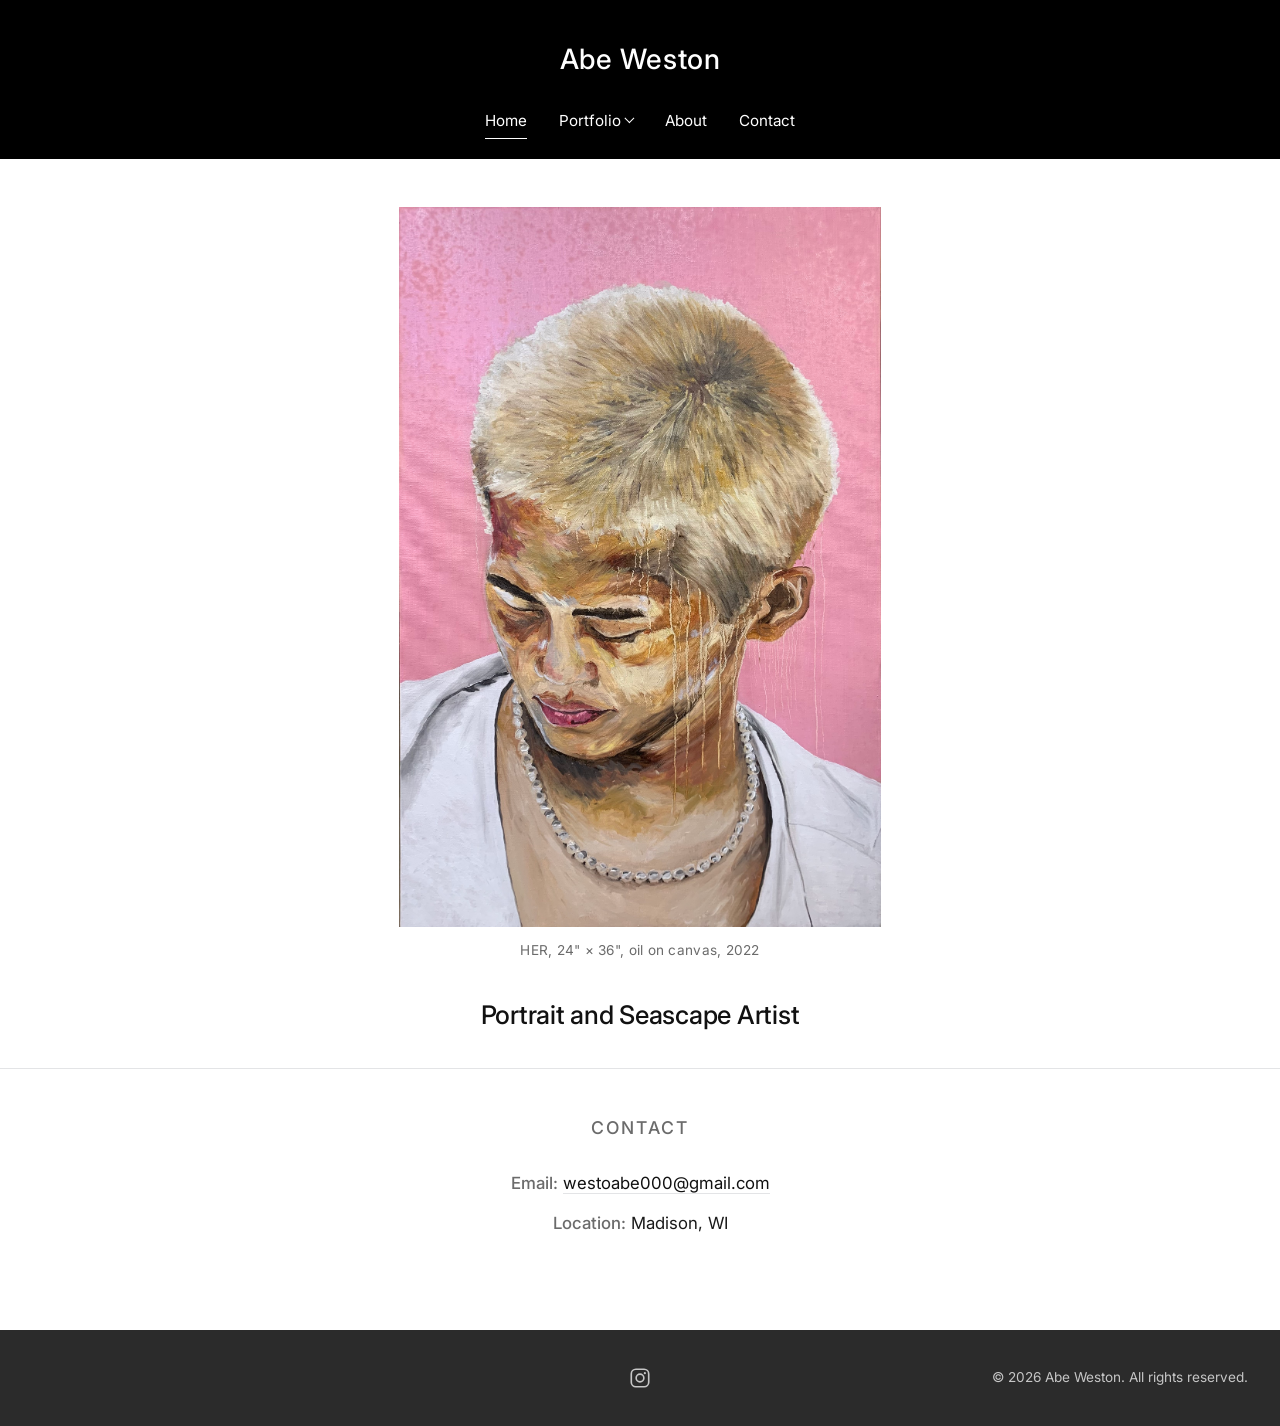
==== commit a88a62c4: "re-style header and footer + about tab" ====
--- a/index.html
+++ b/index.html
@@ -19,7 +19,8 @@
                 <li><a href="content.html?tab=techno">Techno Series</a></li>
                 <li><a href="content.html?tab=sailing">Sailing Series</a></li>
                 <li><a href="content.html?tab=portraits">Portrait Series</a></li>
-                <li><a href="#contact">Contact</a></li>
+                <li><a href="about.html">About</a></li>
+                <li><a href="contact.html">Contact</a></li>
             </ul>
         </div>
     </header>
@@ -35,29 +36,6 @@
             </div>
         </section>
 
-        <section id="about" class="about">
-            <div class="container narrow">
-                <h2>About</h2>
-                <div class="profile-images" style="display: none;">
-                    <div class="profile-image placeholder"></div>
-                    <div class="profile-image placeholder"></div>
-                </div>
-                <div class="about-content">
-                    <div class="about-text">
-                        <p>
-                            Born in Oshkosh, WI, Abe grew up drawing. Starting with chalk and charcoal, he later
-                            expanded towards oil painting, which continues to be his favorite medium.
-                        </p>
-                    </div>
-                    <div class="about-highlights">
-                        <ul>
-                            <li><strong>Education:</strong> B.S. in Art, UW Madison (2026)</li>
-                            <li><strong>Specialties:</strong> Oil painting, chalk and charcoal drawing</li>
-                        </ul>
-                    </div>
-                </div>
-            </div>
-        </section>
 
         <section id="contact" class="contact">
             <div class="container narrow">
@@ -69,14 +47,23 @@
                     <p>
                         <strong>Location:</strong> Madison, WI
                     </p>
+                    <p><a href="contact.html" class="contact-cta">Send a message or ask about a piece →</a></p>
                 </div>
             </div>
         </section>
     </main>
 
-    <footer>
-        <div class="container">
-            <p>&copy; 2026 <a href="admin.html" class="footer-name" style="color: inherit; text-decoration: none; cursor: default;">Abe Weston</a>. All rights reserved.</p>
+    <footer class="site-footer">
+        <div class="container footer-inner">
+            <div class="footer-spacer" aria-hidden="true"></div>
+            <a class="footer-instagram" id="footer-instagram" href="#" target="_blank" rel="noopener noreferrer" aria-label="Instagram" style="display: none;">
+                <svg viewBox="0 0 24 24" width="22" height="22" aria-hidden="true" focusable="false">
+                    <rect x="2.5" y="2.5" width="19" height="19" rx="5" fill="none" stroke="currentColor" stroke-width="1.8"/>
+                    <circle cx="12" cy="12" r="4.2" fill="none" stroke="currentColor" stroke-width="1.8"/>
+                    <circle cx="17.3" cy="6.7" r="1.2" fill="currentColor"/>
+                </svg>
+            </a>
+            <p class="footer-copyright">&copy; 2026 <a href="admin.html" class="footer-name">Abe Weston</a>. All rights reserved.</p>
         </div>
     </footer>
 
--- a/styles.css
+++ b/styles.css
@@ -20,6 +20,12 @@
     --rule: #e3e4e6;          /* light accent */
     --soft: #f6f6f6;
     --accent: #a6a4a0;        /* warm grey accent */
+    --header-bg: #000000;
+    --header-fg: #ffffff;
+    --header-muted: #b3b3b3;
+    --header-rule: rgba(255, 255, 255, 0.22);
+    --footer-bg: #2b2b2b;
+    --footer-fg: #c6c6c6;
     --dark-accent: #383839;
     --white: #ffffff;
 
@@ -75,12 +81,11 @@
    Header: centered title, centered nav underneath
    -------------------------------------------------------------------------- */
 .navbar {
-    background-color: var(--white);
-    color: var(--ink);
+    background-color: var(--header-bg);
+    color: var(--header-fg);
     padding: 2.25rem 0 1.25rem;
     position: relative;
     z-index: 100;
-    border-bottom: 1px solid var(--rule);
 }
 
 .navbar .container {
@@ -96,7 +101,7 @@
     font-weight: 500;
     letter-spacing: 0.02em;
     text-decoration: none;
-    color: var(--ink);
+    color: var(--header-fg);
     margin: 0;
     padding: 0;
 }
@@ -104,7 +109,7 @@
 .nav-toggle {
     display: none;
     background: none;
-    border: 1px solid var(--rule);
+    border: 1px solid var(--header-rule);
     border-radius: 999px;
     padding: 0.4rem 1rem;
     font: inherit;
@@ -112,7 +117,7 @@
     letter-spacing: 0.08em;
     text-transform: uppercase;
     cursor: pointer;
-    color: var(--ink);
+    color: var(--header-fg);
 }
 
 .nav-menu {
@@ -135,7 +140,7 @@
     display: inline-flex;
     align-items: center;
     gap: 0.35rem;
-    color: var(--ink);
+    color: var(--header-fg);
     text-decoration: none;
     padding: 0.35rem 0;
     border-bottom: 1px solid transparent;
@@ -151,12 +156,12 @@
 .nav-menu a:hover,
 .nav-folder-title:hover,
 .nav-folder.open > .nav-folder-title {
-    color: var(--muted);
+    color: var(--header-muted);
 }
 
 .nav-menu a.active,
 .nav-folder-title.active {
-    border-bottom-color: var(--ink);
+    border-bottom-color: var(--header-fg);
 }
 
 /* Dropdown folder (e.g. Portfolio) */
@@ -183,9 +188,9 @@
     list-style: none;
     margin: 0;
     padding: 0.5rem 0;
-    background-color: var(--white);
-    border: 1px solid var(--rule);
-    box-shadow: 0 10px 30px rgba(0, 0, 0, 0.08);
+    background-color: var(--header-bg);
+    border: 1px solid var(--header-rule);
+    box-shadow: 0 10px 30px rgba(0, 0, 0, 0.35);
     z-index: 110;
 }
 
@@ -201,8 +206,8 @@
 }
 
 .nav-folder-content li a:hover {
-    background-color: var(--soft);
-    color: var(--ink);
+    background-color: #1c1c1c;
+    color: var(--header-fg);
 }
 
 .nav-folder-content li a.active {
@@ -296,10 +301,14 @@
     color: var(--muted);
 }
 
-/* About */
+/* About (about.html) */
 .about {
-    padding: 3rem 0 4rem;
+    padding: 2.5rem 0 5rem;
     background-color: var(--white);
+}
+
+.about .page-heading {
+    margin-bottom: 2.5rem;
 }
 
 .about h2,
@@ -908,16 +917,280 @@
     border-bottom-color: var(--ink);
 }
 
+.contact-cta {
+    display: inline-block;
+    margin-top: 1rem;
+    font-size: 0.95rem;
+}
+
+/* Contact page */
+.contact-page {
+    padding: 2.5rem 0 5rem;
+}
+
+.contact-artwork {
+    margin: 0 auto 2rem;
+    max-width: 640px;
+    text-align: center;
+}
+
+.contact-artwork img {
+    display: block;
+    width: 100%;
+    max-height: 70vh;
+    object-fit: contain;
+    margin: 0 auto;
+}
+
+.contact-artwork figcaption {
+    margin-top: 0.75rem;
+    font-size: 0.85rem;
+    color: var(--muted);
+}
+
+.contact-form {
+    max-width: 560px;
+    margin: 0 auto;
+}
+
+.contact-form .form-row {
+    margin-bottom: 1.25rem;
+}
+
+.contact-form .form-row-split {
+    display: grid;
+    grid-template-columns: 1fr 1fr;
+    gap: 1rem;
+}
+
+.required-mark {
+    color: #b23a3a;
+    margin-left: 0.15rem;
+}
+
+.optional-mark {
+    text-transform: none;
+    letter-spacing: 0;
+    color: var(--accent);
+}
+
+.required-note {
+    font-size: 0.8rem;
+    color: var(--muted);
+    margin: -0.25rem 0 1rem;
+}
+
+.contact-form input:user-invalid,
+.contact-form textarea:user-invalid {
+    border-color: #b23a3a;
+}
+
+.contact-form label {
+    display: block;
+    font-size: 0.8rem;
+    letter-spacing: 0.08em;
+    text-transform: uppercase;
+    color: var(--muted);
+    margin-bottom: 0.4rem;
+}
+
+.contact-form input,
+.contact-form select,
+.contact-form textarea {
+    width: 100%;
+    font: inherit;
+    font-size: 1rem;
+    color: var(--ink);
+    background-color: var(--white);
+    border: 1px solid var(--rule);
+    border-radius: 0;
+    padding: 0.7rem 0.85rem;
+    transition: border-color 0.2s ease;
+}
+
+.contact-form input:focus,
+.contact-form select:focus,
+.contact-form textarea:focus {
+    outline: none;
+    border-color: var(--ink);
+}
+
+.contact-form select:disabled {
+    color: var(--muted);
+    background-color: var(--soft);
+}
+
+.contact-form textarea {
+    resize: vertical;
+    min-height: 140px;
+}
+
+.purchase-fields {
+    padding: 1.25rem 1.25rem 0.1rem;
+    margin-bottom: 1.25rem;
+    border: 1px solid var(--rule);
+    background-color: var(--soft);
+}
+
+.contact-piece-preview {
+    display: flex;
+    gap: 1rem;
+    align-items: center;
+    margin-bottom: 1.25rem;
+    font-size: 0.9rem;
+    color: var(--muted);
+    line-height: 1.5;
+}
+
+.contact-piece-preview img {
+    width: 96px;
+    height: 96px;
+    object-fit: cover;
+    flex-shrink: 0;
+    background-color: var(--white);
+}
+
+.contact-piece-preview strong {
+    color: var(--ink);
+    font-weight: 500;
+}
+
+.contact-honeypot {
+    position: absolute;
+    left: -10000px;
+    width: 1px;
+    height: 1px;
+    overflow: hidden;
+}
+
+.form-actions {
+    display: flex;
+    flex-wrap: wrap;
+    align-items: center;
+    gap: 1rem;
+}
+
+.contact-submit {
+    font: inherit;
+    font-size: 0.85rem;
+    letter-spacing: 0.1em;
+    text-transform: uppercase;
+    color: var(--white);
+    background-color: var(--ink);
+    border: 1px solid var(--ink);
+    padding: 0.8rem 1.75rem;
+    cursor: pointer;
+    transition: background-color 0.2s ease, color 0.2s ease;
+}
+
+.contact-submit:hover {
+    background-color: var(--white);
+    color: var(--ink);
+}
+
+.contact-submit:disabled {
+    opacity: 0.6;
+    cursor: wait;
+}
+
+.contact-status {
+    font-size: 0.9rem;
+    color: var(--muted);
+}
+
+.contact-status.success {
+    color: #2e6b3a;
+}
+
+.contact-status.error {
+    color: #b23a3a;
+}
+
+.contact-direct {
+    margin-top: 2.5rem;
+    text-align: center;
+    font-size: 0.95rem;
+    color: var(--muted);
+}
+
+.contact-direct a {
+    color: var(--ink);
+    text-decoration: none;
+    border-bottom: 1px solid var(--rule);
+}
+
+.contact-direct a:hover {
+    border-bottom-color: var(--ink);
+}
+
+.artwork-inquire {
+    margin-top: 1rem;
+}
+
+.artwork-inquire a {
+    display: inline-block;
+    font-size: 0.85rem;
+    letter-spacing: 0.08em;
+    text-transform: uppercase;
+    color: var(--ink);
+    text-decoration: none;
+    border: 1px solid var(--ink);
+    padding: 0.6rem 1.25rem;
+    transition: background-color 0.2s ease, color 0.2s ease;
+}
+
+.artwork-inquire a:hover {
+    background-color: var(--ink);
+    color: var(--white);
+}
+
 /* --------------------------------------------------------------------------
    Footer
    -------------------------------------------------------------------------- */
-footer {
-    background-color: var(--white);
-    color: var(--muted);
-    text-align: center;
-    padding: 2rem 0 3rem;
+.site-footer {
+    background-color: var(--footer-bg);
+    color: var(--footer-fg);
+    padding: 1.75rem 0;
     font-size: 0.85rem;
-    border-top: 1px solid var(--rule);
+}
+
+/* Three equal columns keep the icon centred regardless of the copyright width */
+.footer-inner {
+    display: grid;
+    grid-template-columns: 1fr auto 1fr;
+    align-items: center;
+    gap: 1rem;
+    max-width: 100%;
+}
+
+.footer-instagram {
+    display: inline-flex;
+    align-items: center;
+    justify-content: center;
+    width: 40px;
+    height: 40px;
+    border-radius: 50%;
+    color: var(--footer-fg);
+    transition: color 0.2s ease, background-color 0.2s ease;
+}
+
+.footer-instagram:hover,
+.footer-instagram:focus-visible {
+    color: var(--white);
+    background-color: rgba(255, 255, 255, 0.1);
+    outline: none;
+}
+
+.footer-copyright {
+    margin: 0;
+    text-align: right;
+    justify-self: end;
+}
+
+.footer-copyright .footer-name {
+    color: inherit;
+    text-decoration: none;
+    cursor: default;
 }
 
 /* --------------------------------------------------------------------------
@@ -958,7 +1231,7 @@
         gap: 0.5rem;
         width: 100%;
         padding-top: 0.5rem;
-        border-top: 1px solid var(--rule);
+        border-top: 1px solid var(--header-rule);
     }
 
     .navbar.menu-open .nav-menu {
@@ -982,7 +1255,7 @@
 
     .nav-folder-content li a {
         padding: 0.4rem 0;
-        color: var(--muted);
+        color: var(--header-muted);
     }
 
     .tagline {
@@ -1002,6 +1275,11 @@
 
     .adventure-modal.active {
         padding: 3.5rem 0.75rem 2rem;
+    }
+
+    .contact-form .form-row-split {
+        grid-template-columns: 1fr;
+        gap: 1.25rem;
     }
 
     section {
@@ -1018,6 +1296,21 @@
 
     .page-heading {
         font-size: 1.6rem;
+    }
+
+    .footer-inner {
+        grid-template-columns: 1fr;
+        justify-items: center;
+        gap: 0.75rem;
+    }
+
+    .footer-spacer {
+        display: none;
+    }
+
+    .footer-copyright {
+        text-align: center;
+        justify-self: center;
     }
 }
 
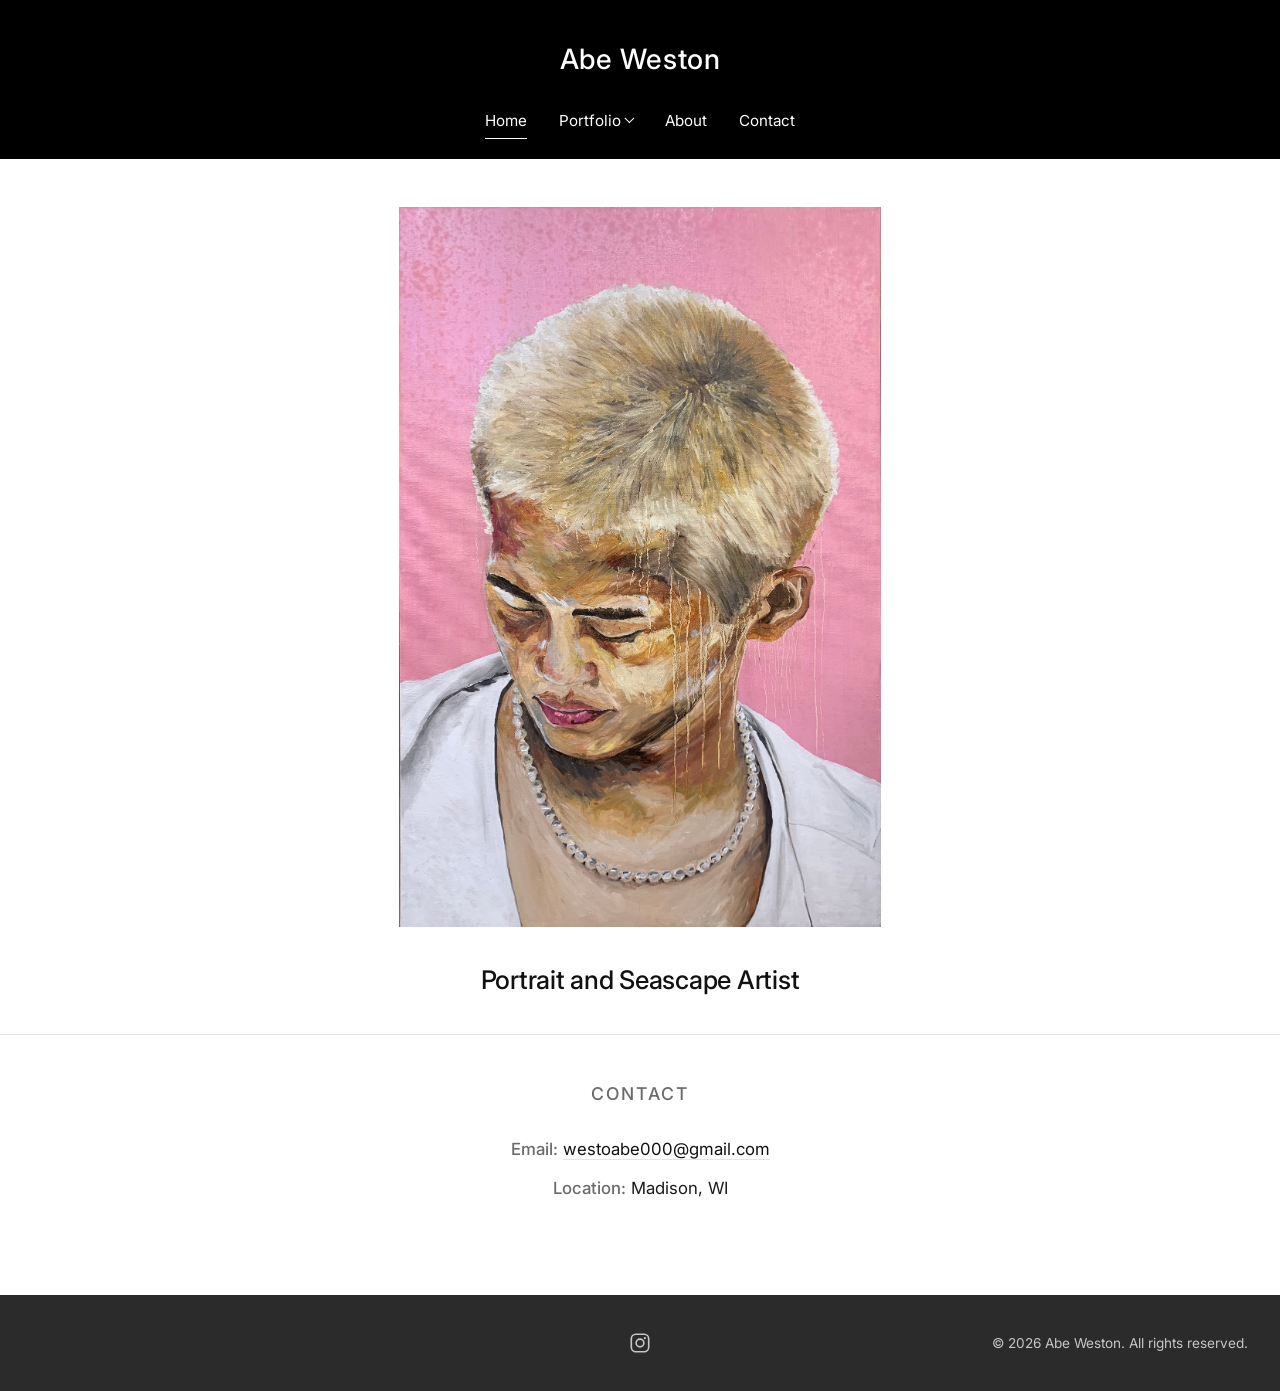
==== commit 2054f198: "admin page edits" ====
--- a/index.html
+++ b/index.html
@@ -30,7 +30,6 @@
             <div class="container">
                 <figure class="hero-artwork" id="hero-artwork" style="display: none;">
                     <img src="" alt="">
-                    <figcaption></figcaption>
                 </figure>
                 <p class="tagline">Portrait and Seascape Artist</p>
             </div>
--- a/styles.css
+++ b/styles.css
@@ -280,13 +280,6 @@
     margin: 0 auto;
 }
 
-.hero-artwork figcaption {
-    margin-top: 0.75rem;
-    font-size: 0.85rem;
-    color: var(--muted);
-    letter-spacing: 0.02em;
-}
-
 .tagline {
     font-size: 1.6rem;
     font-weight: 500;
@@ -322,33 +315,38 @@
     margin-bottom: 2rem;
 }
 
+/* Photo beside the text on wide screens, stacked above it on narrow ones */
+.about-layout {
+    display: grid;
+    grid-template-columns: minmax(0, 5fr) minmax(0, 6fr);
+    gap: 3.5rem;
+    align-items: start;
+    max-width: 1100px;
+    margin: 0 auto;
+}
+
 .profile-images {
     display: flex;
-    justify-content: center;
-    gap: 2rem;
-    margin: 0 0 2.5rem;
+    flex-direction: column;
+    gap: 1.5rem;
+    margin: 0;
 }
 
 .profile-image {
-    width: 200px;
-    height: 200px;
-    border-radius: 50%;
+    width: 100%;
     overflow: hidden;
-    border: 1px solid var(--rule);
 }
 
 .profile-image img {
-    width: 100%;
-    height: 100%;
-    object-fit: cover;
+    display: block;
+    width: 100%;
+    height: auto;
 }
 
 .profile-image.placeholder {
+    aspect-ratio: 1 / 1;
     background-color: var(--soft);
-    display: flex;
-    align-items: center;
-    justify-content: center;
-    border-style: dashed;
+    border: 1px dashed var(--rule);
 }
 
 .placeholder-text {
@@ -928,29 +926,34 @@
     padding: 2.5rem 0 5rem;
 }
 
+/* Artwork beside the form on wide screens, stacked above it on narrow ones */
+.contact-layout {
+    display: grid;
+    grid-template-columns: minmax(0, 5fr) minmax(0, 6fr);
+    gap: 3.5rem;
+    align-items: start;
+    max-width: 1100px;
+    margin: 0 auto;
+}
+
 .contact-artwork {
-    margin: 0 auto 2rem;
-    max-width: 640px;
-    text-align: center;
+    margin: 0;
 }
 
 .contact-artwork img {
     display: block;
     width: 100%;
-    max-height: 70vh;
-    object-fit: contain;
-    margin: 0 auto;
-}
-
-.contact-artwork figcaption {
-    margin-top: 0.75rem;
-    font-size: 0.85rem;
-    color: var(--muted);
+    height: auto;
+}
+
+.contact-main .section-intro {
+    text-align: left;
+    margin: 0 0 2rem;
 }
 
 .contact-form {
     max-width: 560px;
-    margin: 0 auto;
+    margin: 0;
 }
 
 .contact-form .form-row {
@@ -1106,23 +1109,6 @@
     color: #b23a3a;
 }
 
-.contact-direct {
-    margin-top: 2.5rem;
-    text-align: center;
-    font-size: 0.95rem;
-    color: var(--muted);
-}
-
-.contact-direct a {
-    color: var(--ink);
-    text-decoration: none;
-    border-bottom: 1px solid var(--rule);
-}
-
-.contact-direct a:hover {
-    border-bottom-color: var(--ink);
-}
-
 .artwork-inquire {
     margin-top: 1rem;
 }
@@ -1262,15 +1248,14 @@
         font-size: 1.3rem;
     }
 
+    .about-layout {
+        grid-template-columns: 1fr;
+        gap: 2rem;
+    }
+
     .profile-images {
-        flex-direction: column;
-        align-items: center;
-        gap: 1.5rem;
-    }
-
-    .profile-image {
-        width: 180px;
-        height: 180px;
+        max-width: 420px;
+        margin: 0 auto;
     }
 
     .adventure-modal.active {
@@ -1280,6 +1265,20 @@
     .contact-form .form-row-split {
         grid-template-columns: 1fr;
         gap: 1.25rem;
+    }
+
+    .contact-layout {
+        grid-template-columns: 1fr;
+        gap: 2rem;
+    }
+
+    .contact-artwork {
+        max-width: 420px;
+        margin: 0 auto;
+    }
+
+    .contact-form {
+        max-width: none;
     }
 
     section {
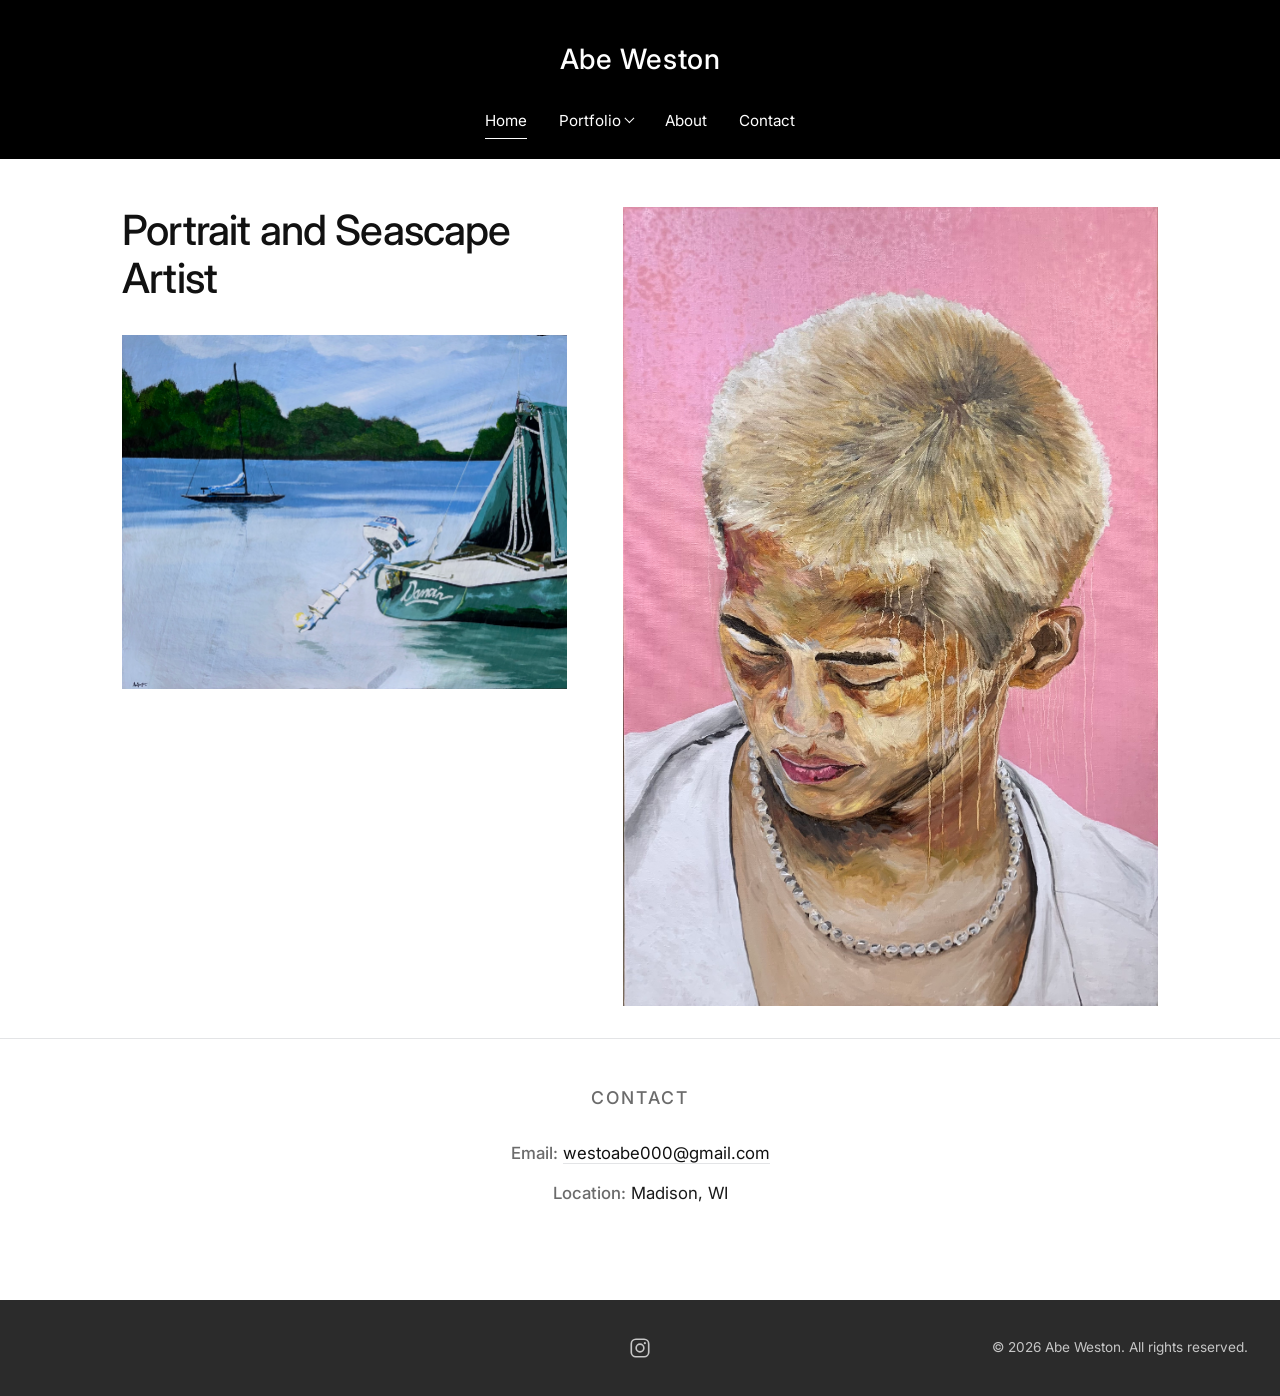
==== commit 3a9b8ed9: "home page edits" ====
--- a/index.html
+++ b/index.html
@@ -27,11 +27,16 @@
 
     <main>
         <section id="home" class="home-hero">
-            <div class="container">
-                <figure class="hero-artwork" id="hero-artwork" style="display: none;">
+            <div class="container hero-layout">
+                <div class="hero-text">
+                    <p class="tagline">Portrait and Seascape Artist</p>
+                    <figure class="hero-artwork hero-artwork-secondary" id="hero-artwork-secondary" style="display: none;">
+                        <img src="" alt="">
+                    </figure>
+                </div>
+                <figure class="hero-artwork hero-artwork-primary" id="hero-artwork" style="display: none;">
                     <img src="" alt="">
                 </figure>
-                <p class="tagline">Portrait and Seascape Artist</p>
             </div>
         </section>
 
--- a/styles.css
+++ b/styles.css
@@ -263,30 +263,43 @@
    Home
    -------------------------------------------------------------------------- */
 .home-hero {
-    padding: 3rem 0 1rem;
-    text-align: center;
+    padding: 3rem 0 2rem;
+}
+
+/* Tagline + second artwork on the left, main artwork on the right */
+.hero-layout {
+    display: grid;
+    grid-template-columns: minmax(0, 5fr) minmax(0, 6fr);
+    gap: 3.5rem;
+    align-items: start;
+    max-width: 1100px;
+    margin: 0 auto;
+}
+
+.hero-text {
+    display: flex;
+    flex-direction: column;
+    gap: 2rem;
 }
 
 .hero-artwork {
-    margin: 0 auto 2rem;
-    max-width: 900px;
+    margin: 0;
 }
 
 .hero-artwork img {
     display: block;
     width: 100%;
-    max-height: 80vh;
-    object-fit: contain;
-    margin: 0 auto;
+    height: auto;
 }
 
 .tagline {
-    font-size: 1.6rem;
+    font-size: 2.6rem;
     font-weight: 500;
-    letter-spacing: -0.01em;
-    text-align: center;
+    line-height: 1.15;
+    letter-spacing: -0.02em;
+    text-align: left;
     color: var(--ink);
-    margin: 0 0 1rem;
+    margin: 0;
 }
 
 .subtitle {
@@ -1244,8 +1257,18 @@
         color: var(--header-muted);
     }
 
+    .hero-layout {
+        grid-template-columns: 1fr;
+        gap: 2rem;
+    }
+
+    .hero-text {
+        gap: 1.5rem;
+    }
+
     .tagline {
-        font-size: 1.3rem;
+        font-size: 1.9rem;
+        text-align: center;
     }
 
     .about-layout {
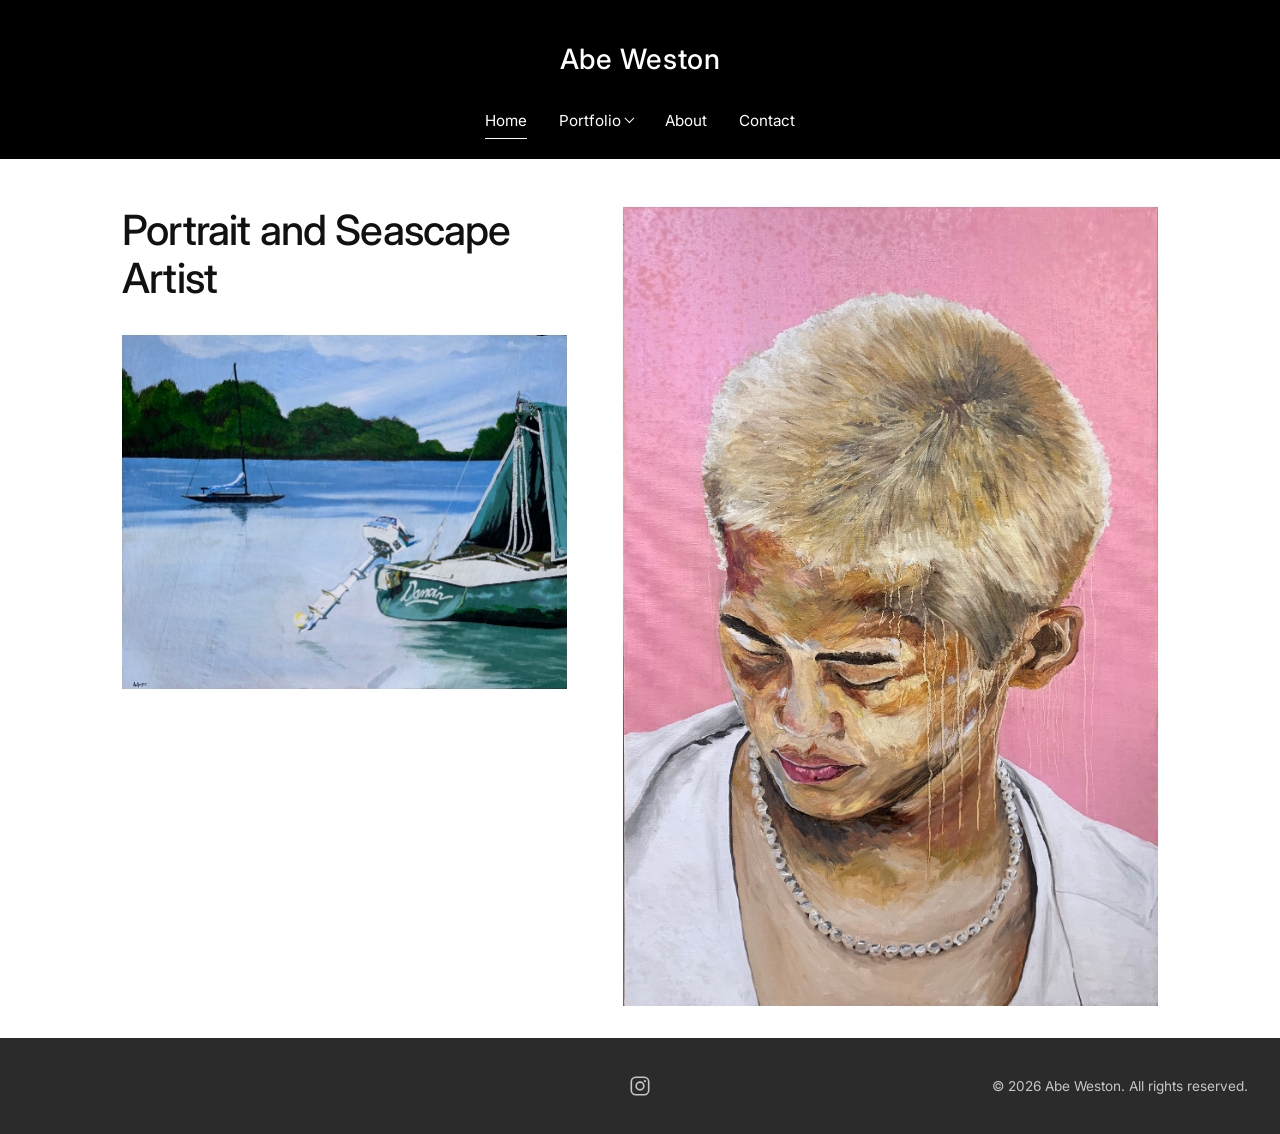
==== commit 983db1cc: "remove contact from home page" ====
--- a/index.html
+++ b/index.html
@@ -39,22 +39,6 @@
                 </figure>
             </div>
         </section>
-
-
-        <section id="contact" class="contact">
-            <div class="container narrow">
-                <h2>Contact</h2>
-                <div class="contact-info">
-                    <p>
-                        <strong>Email:</strong> <a href="mailto:westoabe000@gmail.com">westoabe000@gmail.com</a>
-                    </p>
-                    <p>
-                        <strong>Location:</strong> Madison, WI
-                    </p>
-                    <p><a href="contact.html" class="contact-cta">Send a message or ask about a piece →</a></p>
-                </div>
-            </div>
-        </section>
     </main>
 
     <footer class="site-footer">
--- a/styles.css
+++ b/styles.css
@@ -317,8 +317,7 @@
     margin-bottom: 2.5rem;
 }
 
-.about h2,
-.contact h2 {
+.about h2 {
     font-size: 1.1rem;
     font-weight: 500;
     letter-spacing: 0.12em;
@@ -896,44 +895,6 @@
 /* --------------------------------------------------------------------------
    Contact
    -------------------------------------------------------------------------- */
-.contact {
-    padding: 3rem 0 5rem;
-    background-color: var(--white);
-    border-top: 1px solid var(--rule);
-}
-
-.contact-info {
-    max-width: 600px;
-    margin: 0 auto;
-    text-align: center;
-}
-
-.contact-info p {
-    font-size: 1.05rem;
-    margin: 0.75rem 0;
-}
-
-.contact-info strong {
-    font-weight: 500;
-    color: var(--muted);
-}
-
-.contact-info a {
-    color: var(--ink);
-    text-decoration: none;
-    border-bottom: 1px solid var(--rule);
-}
-
-.contact-info a:hover {
-    border-bottom-color: var(--ink);
-}
-
-.contact-cta {
-    display: inline-block;
-    margin-top: 1rem;
-    font-size: 0.95rem;
-}
-
 /* Contact page */
 .contact-page {
     padding: 2.5rem 0 5rem;
